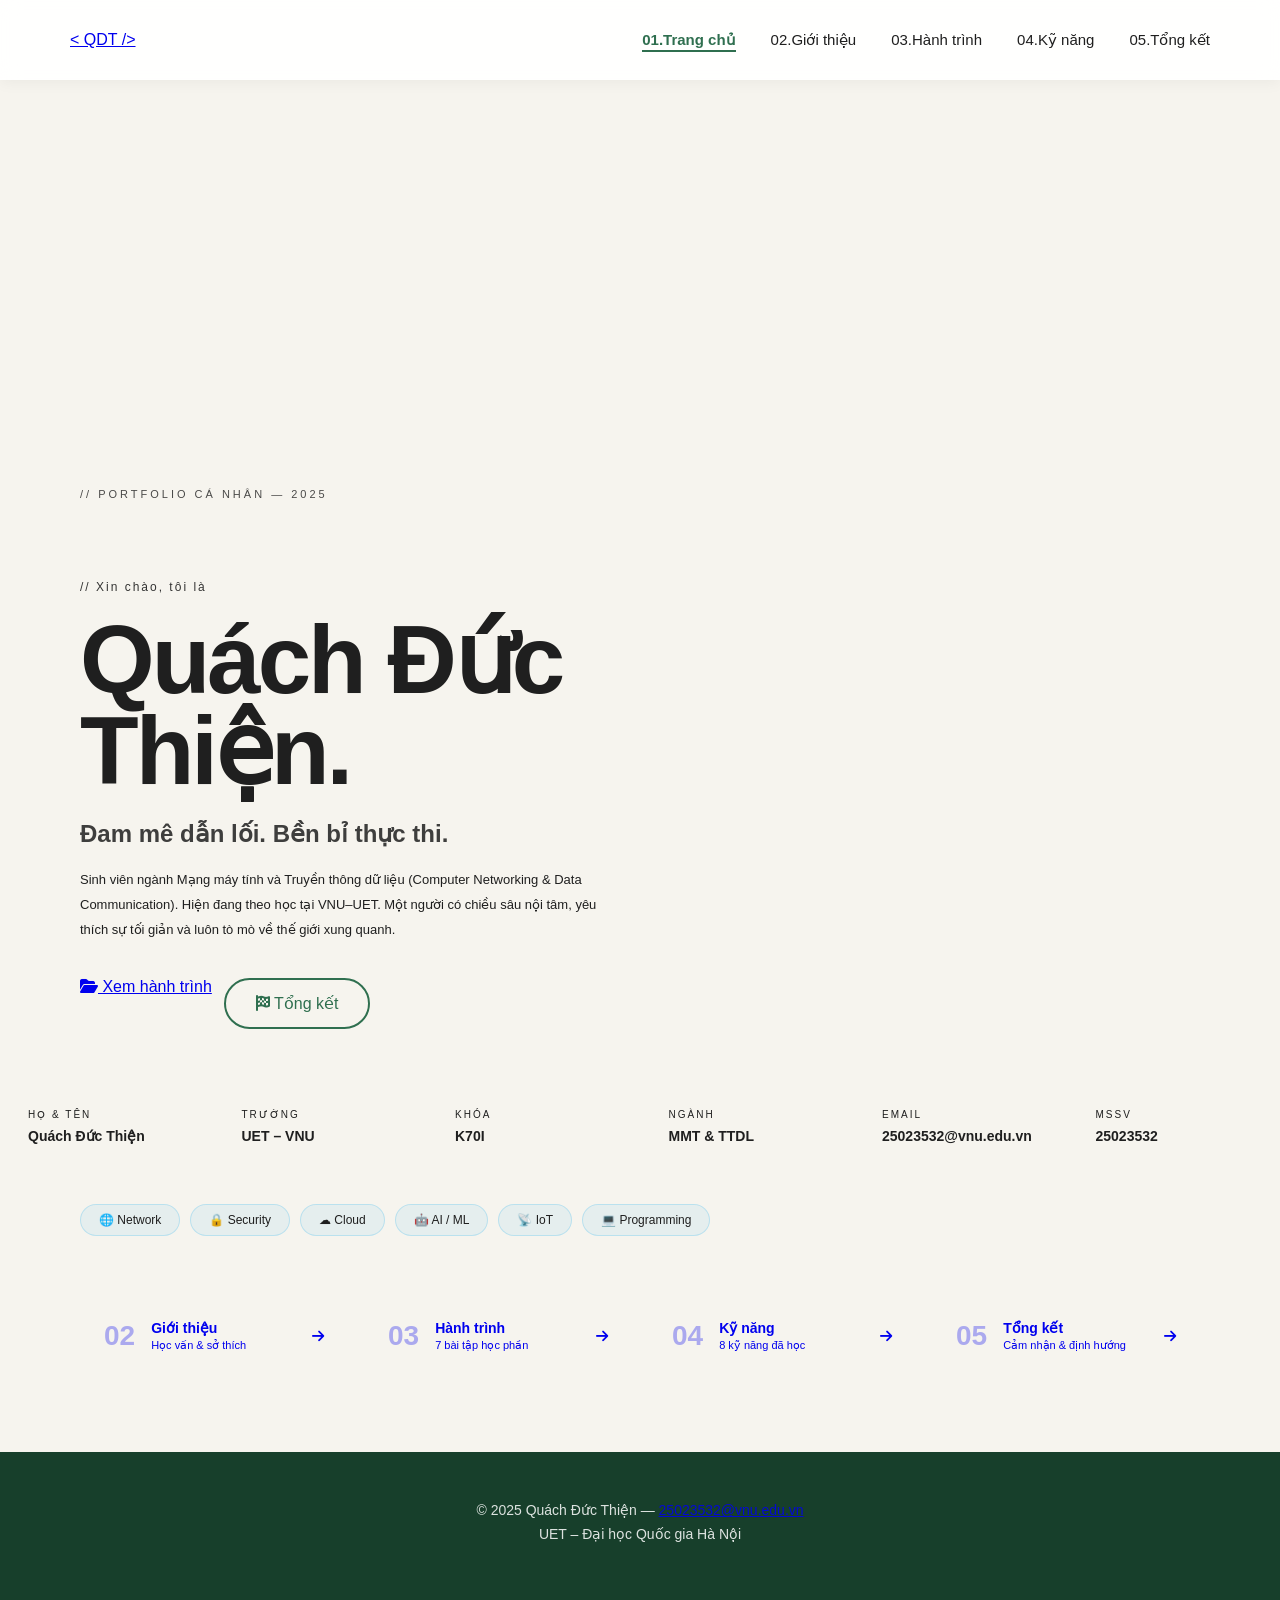
==== index.html @ 2521400c "Update index.html" ====
<!DOCTYPE html>
<html lang="vi">
<head>
  <meta charset="UTF-8">
  <meta name="viewport" content="width=device-width, initial-scale=1.0">
  <title>Portfolio | Quách Đức Thiện</title>
  <link rel="stylesheet" href="style.css">
  <link rel="stylesheet" href="https://cdnjs.cloudflare.com/ajax/libs/font-awesome/6.5.2/css/all.min.css">
  <style>
    /* ── HERO BANNER ── */
    .hero-banner {
      height: 52vh;
      background:
        linear-gradient(180deg, rgba(11,15,26,0) 0%, rgba(11,15,26,.92) 85%, var(--bg) 100%),
        url('https://images.unsplash.com/photo-1464822759023-fed622ff2c3b?w=1600&q=80') center/cover no-repeat;
      position: relative;
      display: flex;
      align-items: flex-end;
    }

    .hero-banner-label {
      font-family: var(--mono);
      font-size: 11px;
      color: var(--accent);
      letter-spacing: 3px;
      padding: 0 80px 32px;
      opacity: .8;
    }

    /* ── HERO BODY ── */
    .hero-body {
      padding: 48px 80px 56px;
      max-width: 860px;
    }

    .hero-greeting {
      font-family: var(--mono);
      font-size: 12px;
      color: var(--accent);
      margin-bottom: 20px;
      letter-spacing: 2px;
      opacity: .9;
    }

    .hero-name {
      font-size: clamp(56px, 8vw, 96px);
      font-weight: 700;
      line-height: 0.95;
      color: var(--text);
      margin-bottom: 24px;
      letter-spacing: -3px;
    }

    .hero-name span { color: var(--accent); }

    .hero-tagline {
      font-weight: 600;
      font-size: clamp(18px, 2.5vw, 24px);
      color: var(--text);
      margin-bottom: 20px;
      opacity: .85;
    }

    .hero-desc {
      font-family: var(--mono);
      font-size: 13px;
      line-height: 1.9;
      color: var(--muted);
      max-width: 520px;
      margin-bottom: 36px;
    }

    .hero-desc a { color: var(--accent2); text-decoration: none; }

    .hero-btns { display: flex; gap: 12px; flex-wrap: wrap; }

    /* ── INFO GRID ── */
    .hero-info-grid {
      display: grid;
      grid-template-columns: repeat(auto-fit, minmax(180px, 1fr));
      gap: 1px;
      background: var(--border);
      border-top: 1px solid var(--border);
      border-bottom: 1px solid var(--border);
    }

    .info-item {
      background: var(--bg);
      padding: 24px 28px;
      transition: background .2s;
    }

    .info-item:hover { background: var(--surface); }

    .info-item .label {
      font-family: var(--mono);
      font-size: 10px;
      color: var(--muted);
      letter-spacing: 2px;
      text-transform: uppercase;
      margin-bottom: 8px;
    }

    .info-item .value {
      font-weight: 700;
      font-size: 14px;
      color: var(--text);
      word-break: break-all;
    }

    /* ── INTEREST CHIPS ── */
    .interest-row {
      display: flex;
      gap: 10px;
      flex-wrap: wrap;
      padding: 36px 80px 64px;
    }

    .interest-chip {
      font-family: var(--mono);
      font-size: 12px;
      padding: 8px 18px;
      border-radius: 50px;
      background: rgba(14,165,233,.07);
      color: var(--accent2);
      border: 1px solid rgba(14,165,233,.2);
      transition: all .2s;
    }

    .interest-chip:hover {
      background: rgba(14,165,233,.14);
      border-color: rgba(14,165,233,.45);
    }

    /* ── NAV CARDS (bottom) ── */
    .nav-cards {
      display: grid;
      grid-template-columns: repeat(auto-fit, minmax(220px, 1fr));
      gap: 16px;
      padding: 0 80px 80px;
    }

    .nav-card {
      display: flex;
      align-items: center;
      gap: 16px;
      padding: 20px 24px;
      background: var(--surface);
      border: 1px solid var(--border);
      border-radius: 12px;
      text-decoration: none;
      transition: all .25s;
      position: relative;
      overflow: hidden;
    }

    .nav-card::after {
      content: '';
      position: absolute;
      bottom: 0; left: 0; right: 0;
      height: 2px;
      background: linear-gradient(90deg, var(--accent), var(--accent2));
      transform: scaleX(0);
      transform-origin: left;
      transition: transform .3s;
    }

    .nav-card:hover {
      border-color: rgba(0,229,160,.3);
      transform: translateY(-4px);
      box-shadow: 0 12px 40px rgba(0,0,0,.3);
    }

    .nav-card:hover::after { transform: scaleX(1); }

    .nav-card-num {
      font-family: var(--mono);
      font-size: 28px;
      font-weight: 700;
      color: var(--accent);
      opacity: .3;
      flex-shrink: 0;
    }

    .nav-card-label {
      font-size: 14px;
      font-weight: 600;
      color: var(--text);
      margin-bottom: 3px;
    }

    .nav-card-sub {
      font-family: var(--mono);
      font-size: 11px;
      color: var(--muted);
    }

    .nav-card-arrow {
      margin-left: auto;
      color: var(--muted);
      font-size: 14px;
      transition: color .2s, transform .2s;
    }

    .nav-card:hover .nav-card-arrow {
      color: var(--accent);
      transform: translateX(4px);
    }

    @media (max-width: 768px) {
      .hero-body { padding: 36px 20px 40px; }
      .hero-banner-label { padding: 0 20px 24px; }
      .interest-row { padding: 28px 20px 40px; }
      .nav-cards { padding: 0 20px 60px; }
    }
  </style>
</head>
<body>

<nav class="navbar">
  <a class="nav-logo" href="index.html">&lt; QDT /&gt;</a>
  <ul class="nav-links" id="navLinks">
    <li><a href="index.html"    class="active"><span class="num">01.</span>Trang chủ</a></li>
    <li><a href="about.html"              ><span class="num">02.</span>Giới thiệu</a></li>
    <li><a href="projects.html"           ><span class="num">03.</span>Hành trình</a></li>
    <li><a href="skills.html"             ><span class="num">04.</span>Kỹ năng</a></li>
    <li><a href="summary.html"            ><span class="num">05.</span>Tổng kết</a></li>
  </ul>
  <button class="menu-btn" id="menuBtn"><i class="fa-solid fa-bars"></i></button>
</nav>

<div class="page-wrap" style="padding-top:64px;">

  <div class="hero-banner">
    <span class="hero-banner-label">// PORTFOLIO CÁ NHÂN — 2025</span>
  </div>

  <div class="hero-body">
    <p class="hero-greeting">// Xin chào, tôi là</p>
    <h1 class="hero-name">Quách Đức<br><span>Thiện.</span></h1>
    <p class="hero-tagline">Đam mê dẫn lối. Bền bỉ thực thi.</p>
    <p class="hero-desc">
      Sinh viên ngành Mạng máy tính và Truyền thông dữ liệu
      (Computer Networking &amp; Data Communication).
      Hiện đang theo học tại
      <a href="https://uet.vnu.edu.vn" target="_blank">VNU–UET</a>.
      Một người có chiều sâu nội tâm, yêu thích sự tối giản
      và luôn tò mò về thế giới xung quanh.
    </p>
    <div class="hero-btns">
      <a class="btn btn-accent" href="projects.html">
        <i class="fa-solid fa-folder-open"></i> Xem hành trình
      </a>
      <a class="btn btn-outline" href="summary.html">
        <i class="fa-solid fa-flag-checkered"></i> Tổng kết
      </a>
    </div>
  </div>

  <div class="hero-info-grid">
    <div class="info-item"><div class="label">Họ &amp; Tên</div><div class="value">Quách Đức Thiện</div></div>
    <div class="info-item"><div class="label">Trường</div><div class="value">UET – VNU</div></div>
    <div class="info-item"><div class="label">Khóa</div><div class="value">K70I</div></div>
    <div class="info-item"><div class="label">Ngành</div><div class="value">MMT &amp; TTDL</div></div>
    <div class="info-item"><div class="label">Email</div><div class="value">25023532@vnu.edu.vn</div></div>
    <div class="info-item"><div class="label">MSSV</div><div class="value">25023532</div></div>
  </div>

  <div class="interest-row">
    <span class="interest-chip">🌐 Network</span>
    <span class="interest-chip">🔒 Security</span>
    <span class="interest-chip">☁ Cloud</span>
    <span class="interest-chip">🤖 AI / ML</span>
    <span class="interest-chip">📡 IoT</span>
    <span class="interest-chip">💻 Programming</span>
  </div>

  <!-- Navigation cards -->
  <div class="nav-cards">
    <a class="nav-card" href="about.html">
      <div class="nav-card-num">02</div>
      <div>
        <div class="nav-card-label">Giới thiệu</div>
        <div class="nav-card-sub">Học vấn &amp; sở thích</div>
      </div>
      <i class="fa-solid fa-arrow-right nav-card-arrow"></i>
    </a>
    <a class="nav-card" href="projects.html">
      <div class="nav-card-num">03</div>
      <div>
        <div class="nav-card-label">Hành trình</div>
        <div class="nav-card-sub">7 bài tập học phần</div>
      </div>
      <i class="fa-solid fa-arrow-right nav-card-arrow"></i>
    </a>
    <a class="nav-card" href="skills.html">
      <div class="nav-card-num">04</div>
      <div>
        <div class="nav-card-label">Kỹ năng</div>
        <div class="nav-card-sub">8 kỹ năng đã học</div>
      </div>
      <i class="fa-solid fa-arrow-right nav-card-arrow"></i>
    </a>
    <a class="nav-card" href="summary.html">
      <div class="nav-card-num">05</div>
      <div>
        <div class="nav-card-label">Tổng kết</div>
        <div class="nav-card-sub">Cảm nhận &amp; định hướng</div>
      </div>
      <i class="fa-solid fa-arrow-right nav-card-arrow"></i>
    </a>
  </div>

  <footer class="site-footer" style="margin-top:0;">
    <p>© 2025 Quách Đức Thiện — <a href="mailto:25023532@vnu.edu.vn">25023532@vnu.edu.vn</a></p>
    <p>UET – Đại học Quốc gia Hà Nội</p>
  </footer>
</div>

<script>
  document.getElementById('menuBtn').addEventListener('click', () => {
    document.getElementById('navLinks').classList.toggle('open');
  });
</script>
</body>
</html>
---- style.css ----
/* =========================
   RESET
========================= */

* {
    margin: 0;
    padding: 0;
    box-sizing: border-box;
    scroll-behavior: smooth;
}

:root {
    --primary:       #2f6f4f;
    --primary-light: #5f9775;
    --secondary:     #f6f4ee;
    --dark:          #1f1f1f;
    --gray:          #666;
    --white:         #ffffff;
    --shadow:        0 10px 30px rgba(0, 0, 0, .08);
    --radius:        24px;
}

body {
    font-family: 'Poppins', sans-serif;
    background: var(--secondary);
    color: var(--dark);
    overflow-x: hidden;
}

/* =========================
   NAVBAR
========================= */

.navbar {
    position: fixed;
    top: 0;
    left: 0;
    width: 100%;
    height: 80px;
    background: rgba(255, 255, 255, .92);
    backdrop-filter: blur(10px);
    display: flex;
    justify-content: space-between;
    align-items: center;
    padding: 0 70px;
    z-index: 1000;
    box-shadow: 0 2px 15px rgba(0, 0, 0, .05);
    transition: background .3s, box-shadow .3s;
}

.logo {
    font-size: 22px;
    font-weight: 700;
    color: var(--primary);
    white-space: nowrap;
}

.nav-links {
    display: flex;
    gap: 35px;
    list-style: none;
}

.nav-links a {
    text-decoration: none;
    color: var(--dark);
    font-weight: 500;
    font-size: 15px;
    transition: color .3s;
    position: relative;
    padding-bottom: 4px;
}

.nav-links a::after {
    content: '';
    position: absolute;
    bottom: 0;
    left: 0;
    width: 0;
    height: 2px;
    background: var(--primary);
    transition: width .3s;
}

.nav-links a:hover::after,
.nav-links a.active::after {
    width: 100%;
}

.nav-links a:hover,
.nav-links a.active {
    color: var(--primary);
    font-weight: 700;
}

.menu-btn {
    display: none;
    font-size: 25px;
    cursor: pointer;
    color: var(--primary);
}

/* =========================
   HERO
========================= */

.hero {
    min-height: 100vh;
    /* Fallback gradient nếu không có ảnh nền */
    background: linear-gradient(135deg, #e8f5ee 0%, #d4ede0 50%, #c0e0cc 100%);
    /* Bỏ comment dòng dưới và thêm ảnh vào thư mục images/ */
    /* background: url("../images/robot-bg.jpg") center/cover no-repeat; */
    position: relative;
    display: flex;
    align-items: center;
    padding: 120px 80px 80px;
}

.hero-overlay {
    position: absolute;
    inset: 0;
    background: rgba(255, 255, 255, .45);
}

.hero-container {
    position: relative;
    width: 100%;
    display: grid;
    grid-template-columns: 2fr 1fr 1fr;
    gap: 30px;
    z-index: 2;
}

.card {
    background: rgba(255, 255, 255, .92);
    backdrop-filter: blur(12px);
    border-radius: var(--radius);
    padding: 30px;
    box-shadow: var(--shadow);
}

/* Hero Left */

.hero-tag {
    display: inline-block;
    padding: 10px 20px;
    border-radius: 50px;
    background: #d8eadf;
    color: var(--primary);
    font-weight: 600;
    font-size: 13px;
    letter-spacing: 1px;
    margin-bottom: 25px;
}

.hero-left h1 {
    font-family: 'Playfair Display', serif;
    font-size: 92px;
    line-height: 1;
    color: var(--primary);
    margin-bottom: 20px;
}

.hero-left h3 {
    font-size: 20px;
    font-weight: 500;
    margin-bottom: 20px;
    color: #333;
}

.hero-left p {
    line-height: 1.8;
    max-width: 650px;
    color: #444;
    font-size: 15px;
}

.hero-buttons {
    margin-top: 35px;
    display: flex;
    gap: 15px;
    flex-wrap: wrap;
}

.btn-primary {
    text-decoration: none;
    background: var(--primary);
    color: white;
    padding: 14px 30px;
    border-radius: 50px;
    font-weight: 500;
    transition: background .3s, transform .2s;
}

.btn-primary:hover {
    background: var(--primary-light);
    transform: translateY(-2px);
}

.btn-outline {
    text-decoration: none;
    border: 2px solid var(--primary);
    color: var(--primary);
    padding: 14px 30px;
    border-radius: 50px;
    font-weight: 500;
    transition: all .3s;
}

.btn-outline:hover {
    background: var(--primary);
    color: white;
    transform: translateY(-2px);
}

/* Hero Middle */

.hero-middle h2 {
    margin-bottom: 20px;
    color: var(--primary);
    font-size: 20px;
}

.hero-middle p {
    margin-bottom: 15px;
    line-height: 1.7;
    font-size: 14px;
    color: #444;
}

.interest-grid {
    display: grid;
    grid-template-columns: repeat(2, 1fr);
    gap: 10px;
    margin-top: 20px;
}

.interest-grid div {
    background: #eef7f1;
    padding: 12px;
    text-align: center;
    border-radius: 12px;
    font-size: 13px;
    font-weight: 500;
    transition: background .2s;
}

.interest-grid div:hover {
    background: #d8eadf;
}

/* Hero Right */

.hero-right h2 {
    color: var(--primary);
    margin-bottom: 25px;
    font-size: 20px;
}

.hero-right ul {
    list-style: none;
}

.hero-right li {
    display: flex;
    justify-content: space-between;
    align-items: center;
    padding: 14px 0;
    border-bottom: 1px solid #eee;
    gap: 10px;
}

.hero-right li:last-child {
    border-bottom: none;
}

.hero-right span {
    color: var(--gray);
    font-size: 13px;
    flex-shrink: 0;
}

.hero-right strong {
    text-align: right;
    font-size: 13px;
    color: var(--dark);
    word-break: break-all;
}

/* =========================
   SECTIONS
========================= */

section {
    padding: 100px 80px;
}

.section-header {
    text-align: center;
    margin-bottom: 60px;
}

.section-header span {
    color: var(--primary);
    font-weight: 600;
    letter-spacing: 3px;
    font-size: 13px;
}

.section-header h2 {
    font-family: 'Playfair Display', serif;
    font-size: 52px;
    margin-top: 15px;
    color: var(--dark);
    line-height: 1.15;
}

/* =========================
   ABOUT
========================= */

.about-content {
    max-width: 1000px;
    margin: auto;
}

.about-text {
    background: white;
    padding: 40px;
    border-radius: var(--radius);
    box-shadow: var(--shadow);
}

.about-text p {
    line-height: 1.9;
    margin-bottom: 20px;
    color: #444;
}

.about-text ul {
    margin: 20px 0 20px 25px;
}

.about-text li {
    margin-bottom: 12px;
    color: #444;
    line-height: 1.7;
}

.about-text li::marker {
    color: var(--primary);
}

/* =========================
   PROJECTS
========================= */

.project-grid {
    display: grid;
    grid-template-columns: repeat(auto-fit, minmax(320px, 1fr));
    gap: 30px;
}

.project-card {
    background: white;
    border-radius: var(--radius);
    padding: 35px;
    box-shadow: var(--shadow);
    transition: transform .35s, box-shadow .35s;
    display: flex;
    flex-direction: column;
}

.project-card:hover {
    transform: translateY(-10px);
    box-shadow: 0 20px 50px rgba(0, 0, 0, .12);
}

.project-number {
    width: 50px;
    height: 50px;
    border-radius: 50%;
    background: #d8eadf;
    color: var(--primary);
    font-weight: 700;
    font-size: 16px;
    display: flex;
    align-items: center;
    justify-content: center;
    margin-bottom: 20px;
    flex-shrink: 0;
}

.project-card h3 {
    color: var(--primary);
    margin-bottom: 15px;
    font-size: 20px;
}

.project-card p {
    color: #555;
    line-height: 1.8;
    margin-bottom: 25px;
    flex: 1;
}

.project-card a {
    display: inline-block;
    text-decoration: none;
    color: white;
    background: var(--primary);
    padding: 12px 25px;
    border-radius: 40px;
    transition: background .3s, transform .2s;
    font-size: 14px;
    font-weight: 500;
    align-self: flex-start;
}

.project-card a:hover {
    background: var(--primary-light);
    transform: translateY(-2px);
}

/* =========================
   SKILLS
========================= */

.skills-grid {
    display: grid;
    grid-template-columns: repeat(auto-fit, minmax(250px, 1fr));
    gap: 25px;
}

.skill-card {
    background: white;
    padding: 35px;
    border-radius: var(--radius);
    box-shadow: var(--shadow);
    text-align: center;
    transition: transform .3s, box-shadow .3s;
}

.skill-card:hover {
    transform: translateY(-8px);
    box-shadow: 0 20px 50px rgba(0, 0, 0, .12);
}

.skill-card i {
    font-size: 40px;
    color: var(--primary);
    margin-bottom: 20px;
}

.skill-card h3 {
    margin-bottom: 15px;
    color: var(--primary);
    font-size: 18px;
}

.skill-card p {
    line-height: 1.7;
    color: #555;
    font-size: 14px;
}

/* =========================
   SUMMARY
========================= */

.summary-grid {
    display: grid;
    grid-template-columns: repeat(auto-fit, minmax(280px, 1fr));
    gap: 30px;
    margin-bottom: 50px;
}

.summary-card {
    background: white;
    border-radius: var(--radius);
    padding: 35px;
    text-align: center;
    box-shadow: var(--shadow);
    transition: transform .3s;
}

.summary-card:hover {
    transform: translateY(-5px);
}

.summary-icon {
    font-size: 50px;
    margin-bottom: 20px;
}

.summary-card h3 {
    margin-bottom: 15px;
    color: var(--primary);
    font-size: 20px;
}

.summary-card p {
    color: #555;
    line-height: 1.8;
}

/* Highlighted card */
.highlight {
    background: var(--primary);
    color: white;
}

.highlight h3 {
    color: white;
}

.highlight p {
    color: rgba(255, 255, 255, .9);
}

/* Reflection */
.reflection {
    background: white;
    padding: 45px;
    border-radius: var(--radius);
    box-shadow: var(--shadow);
    max-width: 1000px;
    margin: auto;
    border-left: 5px solid var(--primary);
}

.reflection h3 {
    color: var(--primary);
    margin-bottom: 20px;
    font-size: 26px;
    font-family: 'Playfair Display', serif;
}

.reflection p {
    margin-bottom: 15px;
    line-height: 1.9;
    color: #444;
}

.reflection p:last-child {
    margin-bottom: 0;
}

/* =========================
   CONTACT
========================= */

.contact-card {
    max-width: 900px;
    margin: auto;
    display: grid;
    grid-template-columns: repeat(auto-fit, minmax(300px, 1fr));
    gap: 25px;
}

.contact-item {
    background: white;
    border-radius: var(--radius);
    padding: 30px;
    box-shadow: var(--shadow);
    display: flex;
    align-items: center;
    gap: 20px;
    transition: transform .3s;
}

.contact-item:hover {
    transform: translateY(-4px);
}

.contact-item i {
    font-size: 32px;
    color: var(--primary);
    flex-shrink: 0;
}

.contact-item h4 {
    margin-bottom: 5px;
    color: var(--primary);
    font-size: 14px;
    letter-spacing: .5px;
    text-transform: uppercase;
}

.contact-item p {
    color: #555;
    font-size: 15px;
}

/* =========================
   FOOTER
========================= */

footer {
    background: #173f2b;
    color: white;
    text-align: center;
    padding: 50px 20px;
    margin-top: 60px;
}

footer h3 {
    font-size: 26px;
    margin-bottom: 15px;
    font-family: 'Playfair Display', serif;
}

footer p {
    opacity: .85;
    margin-bottom: 8px;
    font-size: 14px;
}

/* =========================
   SCROLL ANIMATION
========================= */

.hidden {
    opacity: 0;
    transform: translateY(40px);
    transition: opacity .8s ease, transform .8s ease;
}

.show {
    opacity: 1;
    transform: translateY(0);
}

/* =========================
   MOBILE NAV OPEN
========================= */

.nav-links.mobile-open {
    display: flex !important;
    flex-direction: column;
    position: absolute;
    top: 80px;
    right: 20px;
    background: white;
    padding: 20px 30px;
    border-radius: 20px;
    box-shadow: var(--shadow);
    gap: 16px;
}

/* =========================
   RESPONSIVE
========================= */

@media (max-width: 1200px) {
    .hero-container {
        grid-template-columns: 1fr;
    }

    .hero-left h1 {
        font-size: 70px;
    }
}

@media (max-width: 1024px) {
    section {
        padding: 80px 50px;
    }

    .navbar {
        padding: 0 40px;
    }

    .hero {
        padding: 120px 50px 80px;
    }
}

@media (max-width: 768px) {
    .navbar {
        padding: 0 25px;
    }

    .nav-links {
        display: none;
    }

    .menu-btn {
        display: block;
    }

    section {
        padding: 70px 25px;
    }

    .hero {
        padding: 110px 25px 70px;
    }

    .hero-left h1 {
        font-size: 55px;
    }

    .section-header h2 {
        font-size: 38px;
    }

    .hero-buttons {
        flex-direction: column;
    }

    .btn-primary,
    .btn-outline {
        text-align: center;
    }

    .reflection {
        padding: 30px 25px;
    }
}

@media (max-width: 500px) {
    .hero-left h1 {
        font-size: 42px;
    }

    .card {
        padding: 20px;
    }

    .project-card,
    .skill-card,
    .summary-card {
        padding: 25px;
    }

    .section-header h2 {
        font-size: 30px;
    }
}
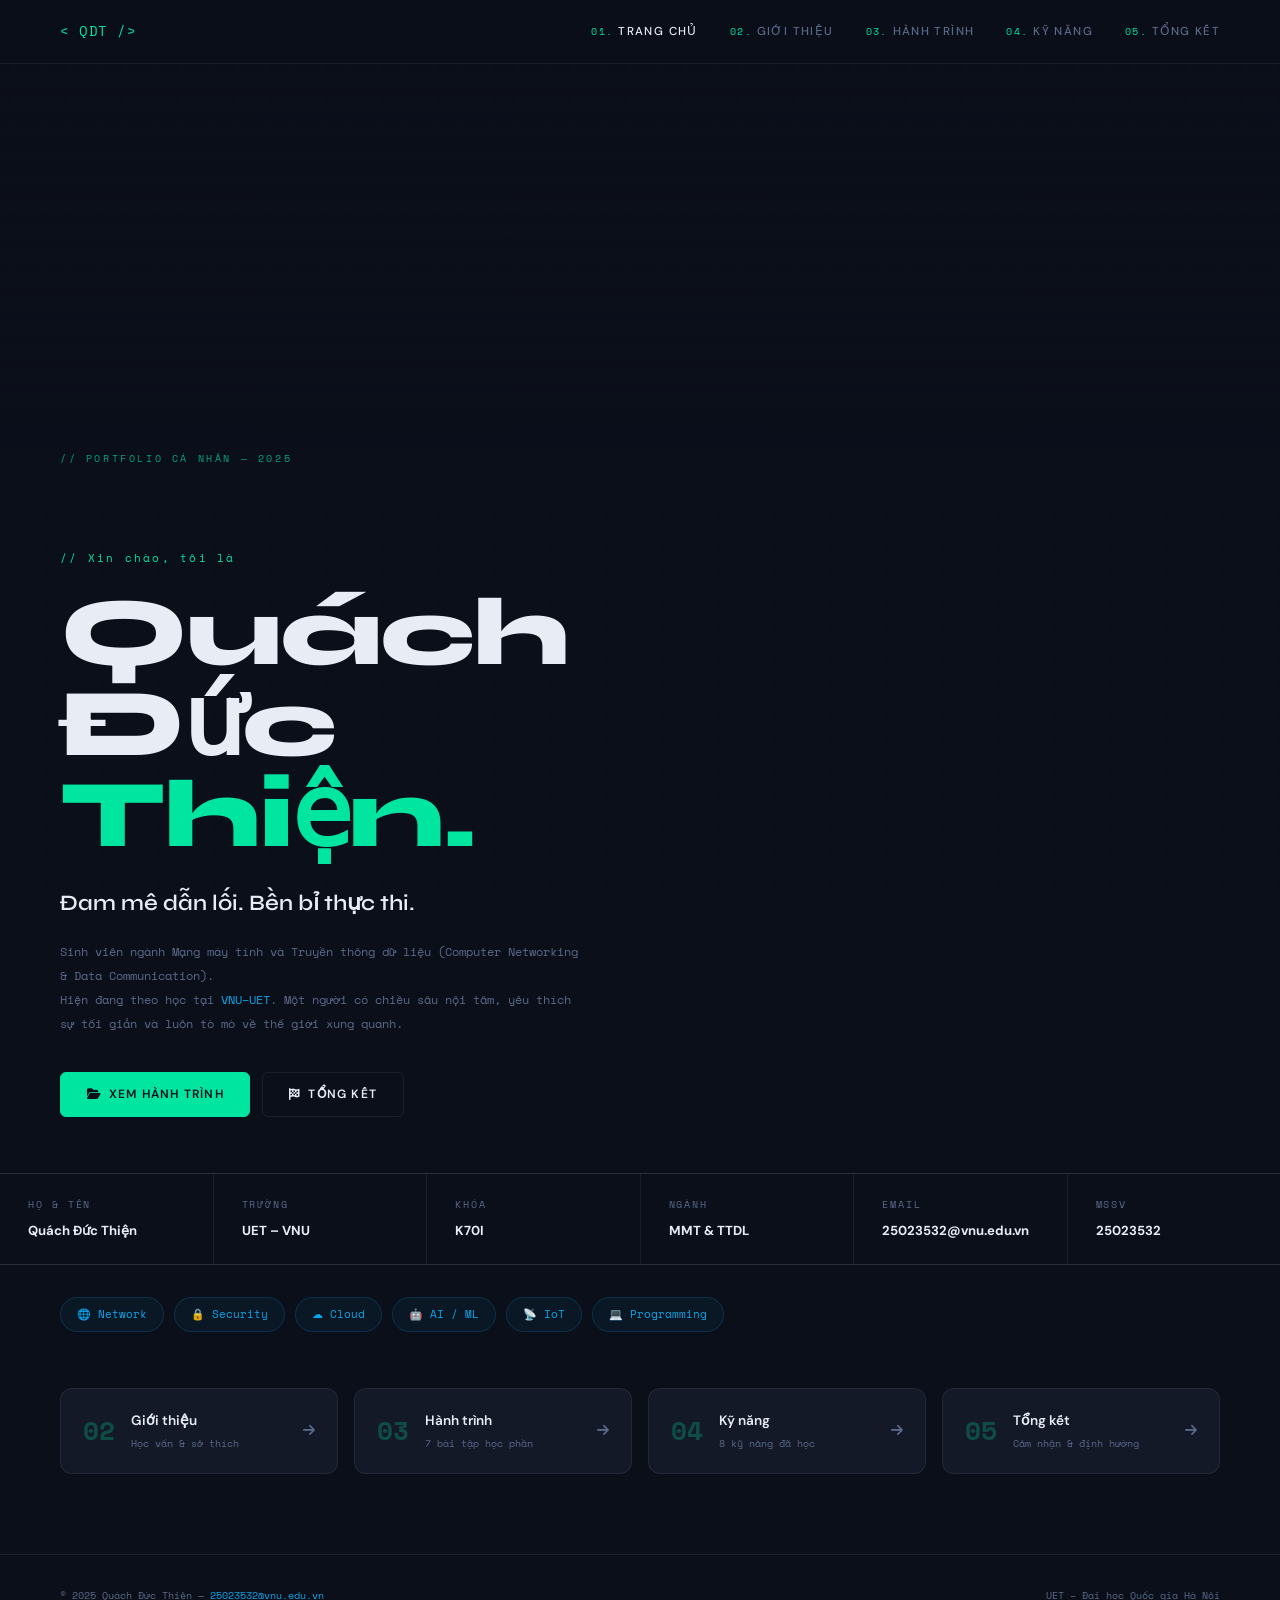
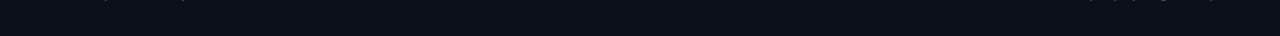
==== commit 3b3c7186: "Update index.html" ====
--- a/index.html
+++ b/index.html
@@ -1,222 +1,422 @@
 <!DOCTYPE html>
 <html lang="vi">
 <head>
-  <meta charset="UTF-8">
-  <meta name="viewport" content="width=device-width, initial-scale=1.0">
-  <title>Portfolio | Quách Đức Thiện</title>
-  <link rel="stylesheet" href="style.css">
-  <link rel="stylesheet" href="https://cdnjs.cloudflare.com/ajax/libs/font-awesome/6.5.2/css/all.min.css">
-  <style>
-    /* ── HERO BANNER ── */
-    .hero-banner {
-      height: 52vh;
-      background:
-        linear-gradient(180deg, rgba(11,15,26,0) 0%, rgba(11,15,26,.92) 85%, var(--bg) 100%),
-        url('https://images.unsplash.com/photo-1464822759023-fed622ff2c3b?w=1600&q=80') center/cover no-repeat;
-      position: relative;
-      display: flex;
-      align-items: flex-end;
-    }
-
-    .hero-banner-label {
-      font-family: var(--mono);
-      font-size: 11px;
-      color: var(--accent);
-      letter-spacing: 3px;
-      padding: 0 80px 32px;
-      opacity: .8;
-    }
-
-    /* ── HERO BODY ── */
-    .hero-body {
-      padding: 48px 80px 56px;
-      max-width: 860px;
-    }
-
-    .hero-greeting {
-      font-family: var(--mono);
-      font-size: 12px;
-      color: var(--accent);
-      margin-bottom: 20px;
-      letter-spacing: 2px;
-      opacity: .9;
-    }
-
-    .hero-name {
-      font-size: clamp(56px, 8vw, 96px);
-      font-weight: 700;
-      line-height: 0.95;
-      color: var(--text);
-      margin-bottom: 24px;
-      letter-spacing: -3px;
-    }
-
-    .hero-name span { color: var(--accent); }
-
-    .hero-tagline {
-      font-weight: 600;
-      font-size: clamp(18px, 2.5vw, 24px);
-      color: var(--text);
-      margin-bottom: 20px;
-      opacity: .85;
-    }
-
-    .hero-desc {
-      font-family: var(--mono);
-      font-size: 13px;
-      line-height: 1.9;
-      color: var(--muted);
-      max-width: 520px;
-      margin-bottom: 36px;
-    }
-
-    .hero-desc a { color: var(--accent2); text-decoration: none; }
-
-    .hero-btns { display: flex; gap: 12px; flex-wrap: wrap; }
-
-    /* ── INFO GRID ── */
-    .hero-info-grid {
-      display: grid;
-      grid-template-columns: repeat(auto-fit, minmax(180px, 1fr));
-      gap: 1px;
-      background: var(--border);
-      border-top: 1px solid var(--border);
-      border-bottom: 1px solid var(--border);
-    }
-
-    .info-item {
-      background: var(--bg);
-      padding: 24px 28px;
-      transition: background .2s;
-    }
-
-    .info-item:hover { background: var(--surface); }
-
-    .info-item .label {
-      font-family: var(--mono);
-      font-size: 10px;
-      color: var(--muted);
-      letter-spacing: 2px;
-      text-transform: uppercase;
-      margin-bottom: 8px;
-    }
-
-    .info-item .value {
-      font-weight: 700;
-      font-size: 14px;
-      color: var(--text);
-      word-break: break-all;
-    }
-
-    /* ── INTEREST CHIPS ── */
-    .interest-row {
-      display: flex;
-      gap: 10px;
-      flex-wrap: wrap;
-      padding: 36px 80px 64px;
-    }
-
-    .interest-chip {
-      font-family: var(--mono);
-      font-size: 12px;
-      padding: 8px 18px;
-      border-radius: 50px;
-      background: rgba(14,165,233,.07);
-      color: var(--accent2);
-      border: 1px solid rgba(14,165,233,.2);
-      transition: all .2s;
-    }
-
-    .interest-chip:hover {
-      background: rgba(14,165,233,.14);
-      border-color: rgba(14,165,233,.45);
-    }
-
-    /* ── NAV CARDS (bottom) ── */
-    .nav-cards {
-      display: grid;
-      grid-template-columns: repeat(auto-fit, minmax(220px, 1fr));
-      gap: 16px;
-      padding: 0 80px 80px;
-    }
-
-    .nav-card {
-      display: flex;
-      align-items: center;
-      gap: 16px;
-      padding: 20px 24px;
-      background: var(--surface);
-      border: 1px solid var(--border);
-      border-radius: 12px;
-      text-decoration: none;
-      transition: all .25s;
-      position: relative;
-      overflow: hidden;
-    }
-
-    .nav-card::after {
-      content: '';
-      position: absolute;
-      bottom: 0; left: 0; right: 0;
-      height: 2px;
-      background: linear-gradient(90deg, var(--accent), var(--accent2));
-      transform: scaleX(0);
-      transform-origin: left;
-      transition: transform .3s;
-    }
-
-    .nav-card:hover {
-      border-color: rgba(0,229,160,.3);
-      transform: translateY(-4px);
-      box-shadow: 0 12px 40px rgba(0,0,0,.3);
-    }
-
-    .nav-card:hover::after { transform: scaleX(1); }
-
-    .nav-card-num {
-      font-family: var(--mono);
-      font-size: 28px;
-      font-weight: 700;
-      color: var(--accent);
-      opacity: .3;
-      flex-shrink: 0;
-    }
-
-    .nav-card-label {
-      font-size: 14px;
-      font-weight: 600;
-      color: var(--text);
-      margin-bottom: 3px;
-    }
-
-    .nav-card-sub {
-      font-family: var(--mono);
-      font-size: 11px;
-      color: var(--muted);
-    }
-
-    .nav-card-arrow {
-      margin-left: auto;
-      color: var(--muted);
-      font-size: 14px;
-      transition: color .2s, transform .2s;
-    }
-
-    .nav-card:hover .nav-card-arrow {
-      color: var(--accent);
-      transform: translateX(4px);
-    }
-
-    @media (max-width: 768px) {
-      .hero-body { padding: 36px 20px 40px; }
-      .hero-banner-label { padding: 0 20px 24px; }
-      .interest-row { padding: 28px 20px 40px; }
-      .nav-cards { padding: 0 20px 60px; }
-    }
-  </style>
+<meta charset="UTF-8" />
+<meta name="viewport" content="width=device-width, initial-scale=1.0" />
+<title>Portfolio | Quách Đức Thiện</title>
+<link rel="preconnect" href="https://fonts.googleapis.com" />
+<link href="https://fonts.googleapis.com/css2?family=Space+Mono:wght@400;700&family=Syne:wght@400;600;700;800&family=DM+Sans:wght@300;400;500&display=swap" rel="stylesheet" />
+<link rel="stylesheet" href="https://cdnjs.cloudflare.com/ajax/libs/font-awesome/6.5.2/css/all.min.css" />
+<style>
+/* ══════════════════════════════════════════
+   TOKENS
+══════════════════════════════════════════ */
+:root {
+  --bg:       #0b0f1a;
+  --bg2:      #0f1422;
+  --surface:  #141928;
+  --border:   rgba(255,255,255,.07);
+  --accent:   #00e5a0;
+  --accent2:  #0ea5e9;
+  --text:     #e8edf5;
+  --muted:    #5a6a8a;
+  --mono:     'Space Mono', monospace;
+  --sans:     'DM Sans', sans-serif;
+  --display:  'Syne', sans-serif;
+  --nav-h:    64px;
+  --r:        12px;
+}
+
+/* ══════════════════════════════════════════
+   RESET
+══════════════════════════════════════════ */
+*, *::before, *::after { box-sizing: border-box; margin: 0; padding: 0; }
+html { scroll-behavior: smooth; }
+
+body {
+  background: var(--bg);
+  color: var(--text);
+  font-family: var(--sans);
+  font-size: 15px;
+  line-height: 1.7;
+  overflow-x: hidden;
+}
+
+/* subtle dot grid */
+body::before {
+  content: '';
+  position: fixed; inset: 0;
+  background-image: radial-gradient(rgba(255,255,255,.025) 1px, transparent 1px);
+  background-size: 28px 28px;
+  pointer-events: none;
+  z-index: 0;
+}
+
+::-webkit-scrollbar { width: 4px; }
+::-webkit-scrollbar-track { background: var(--bg); }
+::-webkit-scrollbar-thumb { background: var(--accent); border-radius: 2px; }
+
+/* ══════════════════════════════════════════
+   NAVBAR
+══════════════════════════════════════════ */
+.navbar {
+  position: fixed; top: 0; left: 0; right: 0;
+  height: var(--nav-h);
+  display: flex; align-items: center; justify-content: space-between;
+  padding: 0 60px;
+  background: rgba(11,15,26,.92);
+  backdrop-filter: blur(16px);
+  border-bottom: 1px solid var(--border);
+  z-index: 999;
+}
+
+.nav-logo {
+  font-family: var(--mono);
+  font-size: .85rem;
+  color: var(--accent);
+  text-decoration: none;
+  letter-spacing: .04em;
+}
+
+.nav-links {
+  display: flex; gap: 2rem; list-style: none;
+}
+
+.nav-links a {
+  text-decoration: none;
+  font-size: .72rem;
+  font-weight: 500;
+  letter-spacing: .12em;
+  text-transform: uppercase;
+  color: var(--muted);
+  transition: color .2s;
+  display: flex; align-items: center; gap: .3rem;
+}
+
+.nav-links a .num {
+  font-family: var(--mono);
+  color: var(--accent);
+  font-size: .65rem;
+}
+
+.nav-links a:hover,
+.nav-links a.active { color: var(--text); }
+
+.menu-btn {
+  display: none;
+  background: none; border: none;
+  color: var(--text); font-size: 1.1rem;
+  cursor: pointer; padding: .4rem;
+}
+
+/* ══════════════════════════════════════════
+   PAGE WRAP
+══════════════════════════════════════════ */
+.page-wrap { padding-top: var(--nav-h); position: relative; z-index: 1; }
+
+/* ══════════════════════════════════════════
+   HERO BANNER (image strip)
+══════════════════════════════════════════ */
+.hero-banner {
+  height: 48vh;
+  background:
+    linear-gradient(180deg, rgba(11,15,26,0) 0%, rgba(11,15,26,.94) 80%, var(--bg) 100%),
+    url('https://images.unsplash.com/photo-1558494949-ef010cbdcc31?w=1600&q=80') center/cover no-repeat;
+  position: relative;
+  display: flex; align-items: flex-end;
+}
+
+.hero-banner-label {
+  font-family: var(--mono);
+  font-size: .65rem;
+  color: var(--accent);
+  letter-spacing: .25em;
+  text-transform: uppercase;
+  padding: 0 60px 28px;
+  opacity: .7;
+}
+
+/* ══════════════════════════════════════════
+   HERO BODY
+══════════════════════════════════════════ */
+.hero-body {
+  padding: 52px 60px 56px;
+  max-width: 900px;
+}
+
+.hero-greeting {
+  font-family: var(--mono);
+  font-size: .7rem;
+  color: var(--accent);
+  margin-bottom: 20px;
+  letter-spacing: .2em;
+  opacity: .85;
+}
+
+.hero-name {
+  font-family: var(--display);
+  font-size: clamp(52px, 8vw, 96px);
+  font-weight: 800;
+  line-height: .95;
+  color: var(--text);
+  margin-bottom: 24px;
+  letter-spacing: -2px;
+}
+
+.hero-name span { color: var(--accent); }
+
+.hero-tagline {
+  font-family: var(--display);
+  font-weight: 600;
+  font-size: clamp(16px, 2.2vw, 22px);
+  color: var(--text);
+  margin-bottom: 18px;
+  opacity: .8;
+}
+
+.hero-desc {
+  font-family: var(--mono);
+  font-size: .75rem;
+  line-height: 2;
+  color: var(--muted);
+  max-width: 520px;
+  margin-bottom: 36px;
+}
+
+.hero-desc a { color: var(--accent2); text-decoration: none; }
+.hero-desc a:hover { text-decoration: underline; }
+
+.hero-btns { display: flex; gap: 12px; flex-wrap: wrap; }
+
+/* Buttons */
+.btn {
+  display: inline-flex; align-items: center; gap: .45rem;
+  padding: .7rem 1.6rem;
+  border-radius: 6px;
+  font-size: .75rem; font-weight: 600;
+  letter-spacing: .1em; text-transform: uppercase;
+  text-decoration: none;
+  transition: all .22s;
+  cursor: pointer;
+}
+
+.btn-accent {
+  background: var(--accent);
+  color: #0b0f1a;
+  border: 1px solid var(--accent);
+}
+.btn-accent:hover { background: transparent; color: var(--accent); }
+
+.btn-outline {
+  background: transparent;
+  color: var(--text);
+  border: 1px solid var(--border);
+}
+.btn-outline:hover { border-color: var(--accent2); color: var(--accent2); }
+
+/* ══════════════════════════════════════════
+   INFO GRID
+══════════════════════════════════════════ */
+.hero-info-grid {
+  display: grid;
+  grid-template-columns: repeat(auto-fit, minmax(160px, 1fr));
+  gap: 1px;
+  background: var(--border);
+  border-top: 1px solid var(--border);
+  border-bottom: 1px solid var(--border);
+}
+
+.info-item {
+  background: var(--bg);
+  padding: 22px 28px;
+  transition: background .2s;
+}
+
+.info-item:hover { background: var(--surface); }
+
+.info-item .label {
+  font-family: var(--mono);
+  font-size: .6rem;
+  color: var(--muted);
+  letter-spacing: .2em;
+  text-transform: uppercase;
+  margin-bottom: 8px;
+}
+
+.info-item .value {
+  font-weight: 700;
+  font-size: .82rem;
+  color: var(--text);
+  word-break: break-all;
+}
+
+/* ══════════════════════════════════════════
+   INTEREST CHIPS
+══════════════════════════════════════════ */
+.interest-row {
+  display: flex; gap: 10px; flex-wrap: wrap;
+  padding: 32px 60px 56px;
+}
+
+.interest-chip {
+  font-family: var(--mono);
+  font-size: .68rem;
+  padding: 7px 16px;
+  border-radius: 50px;
+  background: rgba(14,165,233,.06);
+  color: var(--accent2);
+  border: 1px solid rgba(14,165,233,.18);
+  transition: all .2s;
+  cursor: default;
+}
+
+.interest-chip:hover {
+  background: rgba(14,165,233,.14);
+  border-color: rgba(14,165,233,.45);
+}
+
+/* ══════════════════════════════════════════
+   NAV CARDS
+══════════════════════════════════════════ */
+.nav-cards {
+  display: grid;
+  grid-template-columns: repeat(auto-fit, minmax(220px, 1fr));
+  gap: 16px;
+  padding: 0 60px 80px;
+}
+
+.nav-card {
+  display: flex; align-items: center; gap: 16px;
+  padding: 20px 22px;
+  background: var(--surface);
+  border: 1px solid var(--border);
+  border-radius: var(--r);
+  text-decoration: none;
+  transition: all .25s;
+  position: relative; overflow: hidden;
+}
+
+.nav-card::after {
+  content: '';
+  position: absolute; bottom: 0; left: 0; right: 0;
+  height: 2px;
+  background: linear-gradient(90deg, var(--accent), var(--accent2));
+  transform: scaleX(0);
+  transform-origin: left;
+  transition: transform .3s;
+}
+
+.nav-card:hover {
+  border-color: rgba(0,229,160,.25);
+  transform: translateY(-4px);
+  box-shadow: 0 14px 40px rgba(0,0,0,.35);
+}
+
+.nav-card:hover::after { transform: scaleX(1); }
+
+.nav-card-num {
+  font-family: var(--mono);
+  font-size: 1.6rem; font-weight: 700;
+  color: var(--accent);
+  opacity: .25; flex-shrink: 0;
+}
+
+.nav-card-label {
+  font-size: .85rem; font-weight: 600;
+  color: var(--text); margin-bottom: 3px;
+}
+
+.nav-card-sub {
+  font-family: var(--mono);
+  font-size: .65rem;
+  color: var(--muted);
+}
+
+.nav-card-arrow {
+  margin-left: auto;
+  color: var(--muted); font-size: .85rem;
+  transition: color .2s, transform .2s;
+}
+
+.nav-card:hover .nav-card-arrow {
+  color: var(--accent);
+  transform: translateX(4px);
+}
+
+/* ══════════════════════════════════════════
+   FOOTER
+══════════════════════════════════════════ */
+.site-footer {
+  border-top: 1px solid var(--border);
+  padding: 2rem 60px;
+  display: flex; justify-content: space-between; align-items: center;
+  flex-wrap: wrap; gap: .5rem;
+}
+
+.site-footer p {
+  font-family: var(--mono);
+  font-size: .65rem;
+  color: var(--muted);
+}
+
+.site-footer a { color: var(--accent2); text-decoration: none; }
+.site-footer a:hover { text-decoration: underline; }
+
+/* ══════════════════════════════════════════
+   MOBILE NAV
+══════════════════════════════════════════ */
+@media (max-width: 768px) {
+  .navbar { padding: 0 20px; }
+
+  .nav-links {
+    display: none;
+    position: absolute; top: var(--nav-h); left: 0; right: 0;
+    flex-direction: column; gap: 0;
+    background: rgba(11,15,26,.98);
+    border-bottom: 1px solid var(--border);
+    padding: .5rem 0;
+  }
+
+  .nav-links.open { display: flex; }
+  .nav-links a { padding: .85rem 20px; font-size: .82rem; display: block; }
+  .menu-btn { display: block; }
+
+  .hero-banner { height: 30vh; }
+  .hero-banner-label { padding: 0 20px 20px; }
+  .hero-body { padding: 36px 20px 40px; }
+  .interest-row { padding: 24px 20px 40px; }
+  .nav-cards { padding: 0 20px 60px; }
+  .site-footer { padding: 1.5rem 20px; flex-direction: column; text-align: center; }
+}
+
+/* ══════════════════════════════════════════
+   ENTRANCE ANIMATIONS
+══════════════════════════════════════════ */
+@keyframes fadeUp {
+  from { opacity: 0; transform: translateY(20px); }
+  to   { opacity: 1; transform: translateY(0); }
+}
+
+.hero-greeting  { animation: fadeUp .6s .1s both; }
+.hero-name      { animation: fadeUp .7s .2s both; }
+.hero-tagline   { animation: fadeUp .6s .35s both; }
+.hero-desc      { animation: fadeUp .6s .45s both; }
+.hero-btns      { animation: fadeUp .6s .55s both; }
+.hero-info-grid { animation: fadeUp .6s .65s both; }
+.interest-row   { animation: fadeUp .6s .75s both; }
+.nav-cards      { animation: fadeUp .6s .85s both; }
+
+/* scroll reveal */
+.reveal {
+  opacity: 0; transform: translateY(22px);
+  transition: opacity .55s ease, transform .55s ease;
+}
+.reveal.in { opacity: 1; transform: translateY(0); }
+</style>
 </head>
 <body>
 
+<!-- ══ NAVBAR ══════════════════════════════════════ -->
 <nav class="navbar">
   <a class="nav-logo" href="index.html">&lt; QDT /&gt;</a>
   <ul class="nav-links" id="navLinks">
@@ -229,23 +429,25 @@
   <button class="menu-btn" id="menuBtn"><i class="fa-solid fa-bars"></i></button>
 </nav>
 
-<div class="page-wrap" style="padding-top:64px;">
-
+<div class="page-wrap">
+
+  <!-- HERO BANNER -->
   <div class="hero-banner">
     <span class="hero-banner-label">// PORTFOLIO CÁ NHÂN — 2025</span>
   </div>
 
+  <!-- HERO BODY -->
   <div class="hero-body">
     <p class="hero-greeting">// Xin chào, tôi là</p>
     <h1 class="hero-name">Quách Đức<br><span>Thiện.</span></h1>
     <p class="hero-tagline">Đam mê dẫn lối. Bền bỉ thực thi.</p>
     <p class="hero-desc">
       Sinh viên ngành Mạng máy tính và Truyền thông dữ liệu
-      (Computer Networking &amp; Data Communication).
+      (Computer Networking &amp; Data Communication).<br>
       Hiện đang theo học tại
       <a href="https://uet.vnu.edu.vn" target="_blank">VNU–UET</a>.
-      Một người có chiều sâu nội tâm, yêu thích sự tối giản
-      và luôn tò mò về thế giới xung quanh.
+      Một người có chiều sâu nội tâm,
+      yêu thích sự tối giản và luôn tò mò về thế giới xung quanh.
     </p>
     <div class="hero-btns">
       <a class="btn btn-accent" href="projects.html">
@@ -257,15 +459,35 @@
     </div>
   </div>
 
+  <!-- INFO STRIP -->
   <div class="hero-info-grid">
-    <div class="info-item"><div class="label">Họ &amp; Tên</div><div class="value">Quách Đức Thiện</div></div>
-    <div class="info-item"><div class="label">Trường</div><div class="value">UET – VNU</div></div>
-    <div class="info-item"><div class="label">Khóa</div><div class="value">K70I</div></div>
-    <div class="info-item"><div class="label">Ngành</div><div class="value">MMT &amp; TTDL</div></div>
-    <div class="info-item"><div class="label">Email</div><div class="value">25023532@vnu.edu.vn</div></div>
-    <div class="info-item"><div class="label">MSSV</div><div class="value">25023532</div></div>
+    <div class="info-item">
+      <div class="label">Họ &amp; Tên</div>
+      <div class="value">Quách Đức Thiện</div>
+    </div>
+    <div class="info-item">
+      <div class="label">Trường</div>
+      <div class="value">UET – VNU</div>
+    </div>
+    <div class="info-item">
+      <div class="label">Khóa</div>
+      <div class="value">K70I</div>
+    </div>
+    <div class="info-item">
+      <div class="label">Ngành</div>
+      <div class="value">MMT &amp; TTDL</div>
+    </div>
+    <div class="info-item">
+      <div class="label">Email</div>
+      <div class="value">25023532@vnu.edu.vn</div>
+    </div>
+    <div class="info-item">
+      <div class="label">MSSV</div>
+      <div class="value">25023532</div>
+    </div>
   </div>
 
+  <!-- INTEREST CHIPS -->
   <div class="interest-row">
     <span class="interest-chip">🌐 Network</span>
     <span class="interest-chip">🔒 Security</span>
@@ -275,9 +497,9 @@
     <span class="interest-chip">💻 Programming</span>
   </div>
 
-  <!-- Navigation cards -->
+  <!-- NAV CARDS -->
   <div class="nav-cards">
-    <a class="nav-card" href="about.html">
+    <a class="nav-card reveal" href="about.html">
       <div class="nav-card-num">02</div>
       <div>
         <div class="nav-card-label">Giới thiệu</div>
@@ -285,7 +507,7 @@
       </div>
       <i class="fa-solid fa-arrow-right nav-card-arrow"></i>
     </a>
-    <a class="nav-card" href="projects.html">
+    <a class="nav-card reveal" href="projects.html">
       <div class="nav-card-num">03</div>
       <div>
         <div class="nav-card-label">Hành trình</div>
@@ -293,7 +515,7 @@
       </div>
       <i class="fa-solid fa-arrow-right nav-card-arrow"></i>
     </a>
-    <a class="nav-card" href="skills.html">
+    <a class="nav-card reveal" href="skills.html">
       <div class="nav-card-num">04</div>
       <div>
         <div class="nav-card-label">Kỹ năng</div>
@@ -301,7 +523,7 @@
       </div>
       <i class="fa-solid fa-arrow-right nav-card-arrow"></i>
     </a>
-    <a class="nav-card" href="summary.html">
+    <a class="nav-card reveal" href="summary.html">
       <div class="nav-card-num">05</div>
       <div>
         <div class="nav-card-label">Tổng kết</div>
@@ -311,16 +533,31 @@
     </a>
   </div>
 
-  <footer class="site-footer" style="margin-top:0;">
+  <footer class="site-footer">
     <p>© 2025 Quách Đức Thiện — <a href="mailto:25023532@vnu.edu.vn">25023532@vnu.edu.vn</a></p>
     <p>UET – Đại học Quốc gia Hà Nội</p>
   </footer>
-</div>
+
+</div><!-- /page-wrap -->
 
 <script>
-  document.getElementById('menuBtn').addEventListener('click', () => {
-    document.getElementById('navLinks').classList.toggle('open');
+/* Mobile nav */
+document.getElementById('menuBtn').addEventListener('click', () => {
+  document.getElementById('navLinks').classList.toggle('open');
+});
+
+document.querySelectorAll('#navLinks a').forEach(a => {
+  a.addEventListener('click', () => {
+    document.getElementById('navLinks').classList.remove('open');
   });
+});
+
+/* Scroll reveal */
+const obs = new IntersectionObserver(
+  entries => entries.forEach(e => { if (e.isIntersecting) e.target.classList.add('in'); }),
+  { threshold: 0.1 }
+);
+document.querySelectorAll('.reveal').forEach(el => obs.observe(el));
 </script>
 </body>
 </html>
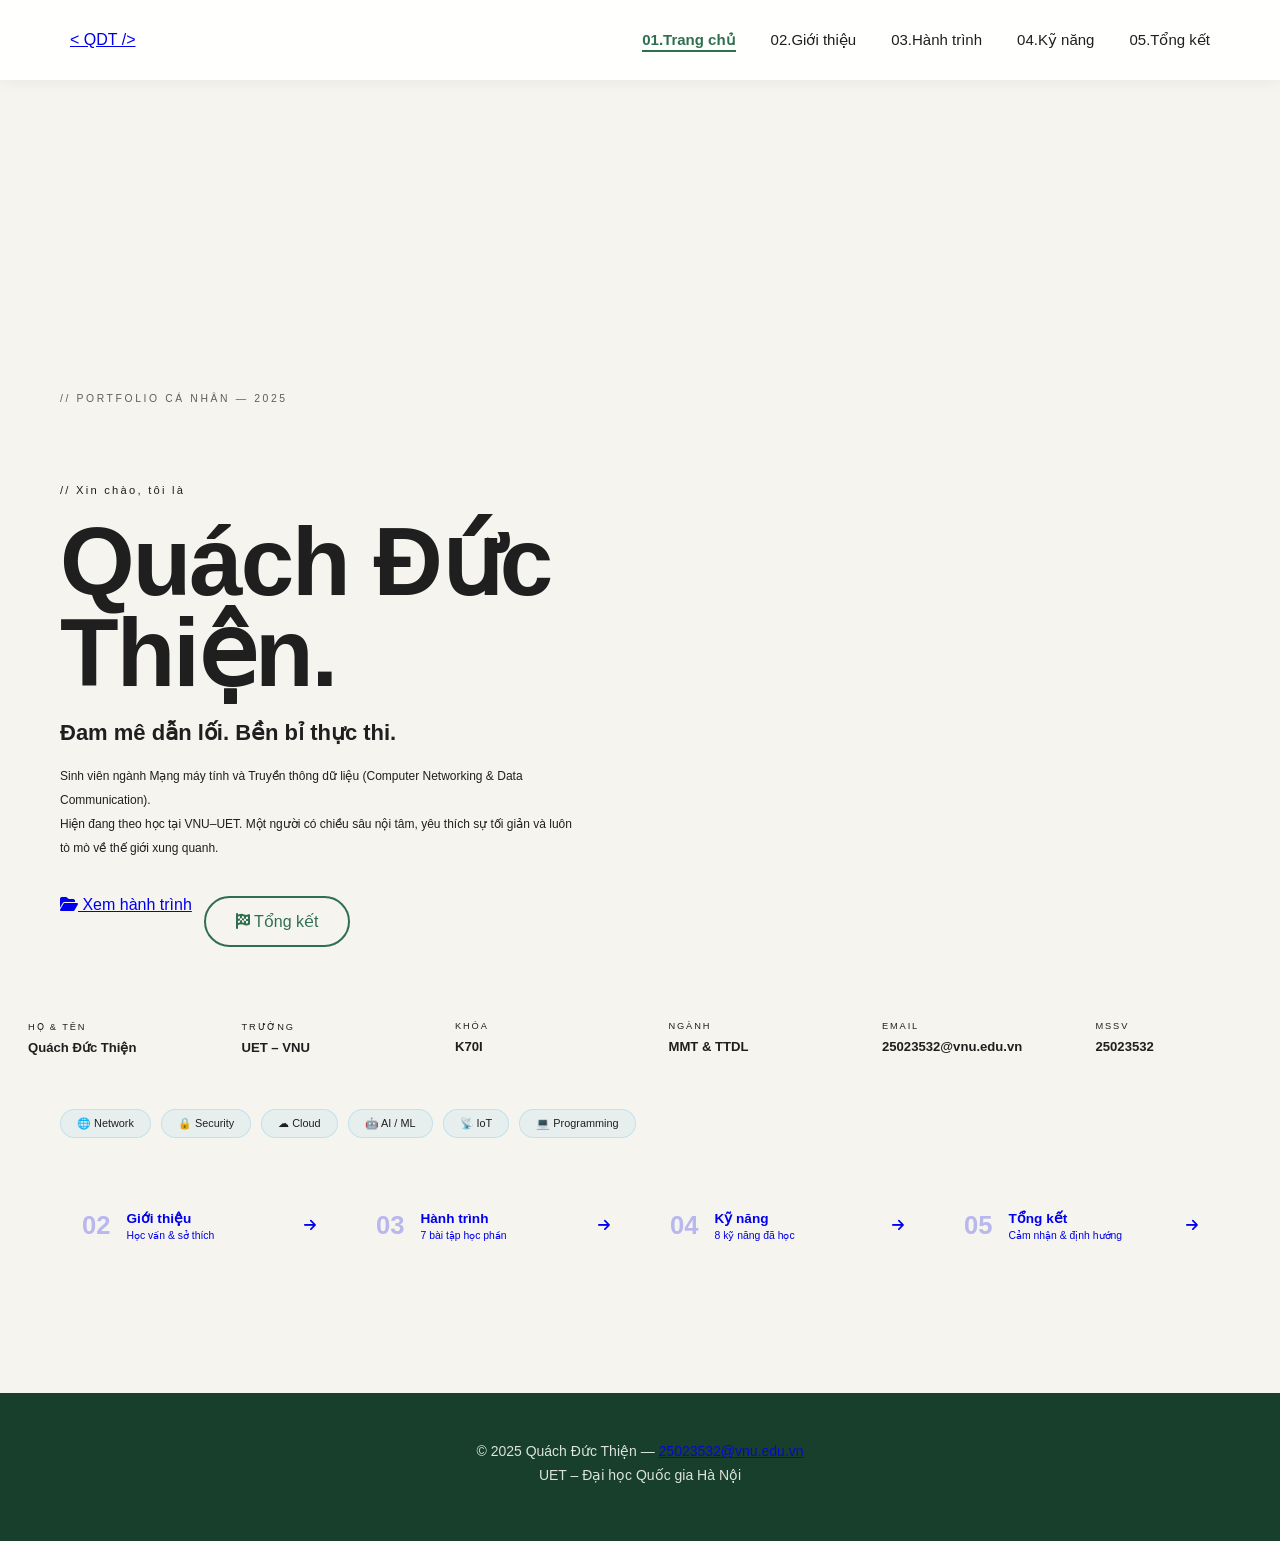
==== commit b0a8c45a: "Rename html/index.html to index.html" ====
--- a/index.html
+++ b/index.html
@@ -1,442 +1,212 @@
 <!DOCTYPE html>
 <html lang="vi">
 <head>
-<meta charset="UTF-8" />
-<meta name="viewport" content="width=device-width, initial-scale=1.0" />
-<title>Portfolio | Quách Đức Thiện</title>
-<link rel="preconnect" href="https://fonts.googleapis.com" />
-<link href="https://fonts.googleapis.com/css2?family=Space+Mono:wght@400;700&family=Syne:wght@400;600;700;800&family=DM+Sans:wght@300;400;500&display=swap" rel="stylesheet" />
-<link rel="stylesheet" href="https://cdnjs.cloudflare.com/ajax/libs/font-awesome/6.5.2/css/all.min.css" />
-<style>
-/* ══════════════════════════════════════════
-   TOKENS
-══════════════════════════════════════════ */
-:root {
-  --bg:       #0b0f1a;
-  --bg2:      #0f1422;
-  --surface:  #141928;
-  --border:   rgba(255,255,255,.07);
-  --accent:   #00e5a0;
-  --accent2:  #0ea5e9;
-  --text:     #e8edf5;
-  --muted:    #5a6a8a;
-  --mono:     'Space Mono', monospace;
-  --sans:     'DM Sans', sans-serif;
-  --display:  'Syne', sans-serif;
-  --nav-h:    64px;
-  --r:        12px;
-}
-
-/* ══════════════════════════════════════════
-   RESET
-══════════════════════════════════════════ */
-*, *::before, *::after { box-sizing: border-box; margin: 0; padding: 0; }
-html { scroll-behavior: smooth; }
-
-body {
-  background: var(--bg);
-  color: var(--text);
-  font-family: var(--sans);
-  font-size: 15px;
-  line-height: 1.7;
-  overflow-x: hidden;
-}
-
-/* subtle dot grid */
-body::before {
-  content: '';
-  position: fixed; inset: 0;
-  background-image: radial-gradient(rgba(255,255,255,.025) 1px, transparent 1px);
-  background-size: 28px 28px;
-  pointer-events: none;
-  z-index: 0;
-}
-
-::-webkit-scrollbar { width: 4px; }
-::-webkit-scrollbar-track { background: var(--bg); }
-::-webkit-scrollbar-thumb { background: var(--accent); border-radius: 2px; }
-
-/* ══════════════════════════════════════════
-   NAVBAR
-══════════════════════════════════════════ */
-.navbar {
-  position: fixed; top: 0; left: 0; right: 0;
-  height: var(--nav-h);
-  display: flex; align-items: center; justify-content: space-between;
-  padding: 0 60px;
-  background: rgba(11,15,26,.92);
-  backdrop-filter: blur(16px);
-  border-bottom: 1px solid var(--border);
-  z-index: 999;
-}
-
-.nav-logo {
-  font-family: var(--mono);
-  font-size: .85rem;
-  color: var(--accent);
-  text-decoration: none;
-  letter-spacing: .04em;
-}
-
-.nav-links {
-  display: flex; gap: 2rem; list-style: none;
-}
-
-.nav-links a {
-  text-decoration: none;
-  font-size: .72rem;
-  font-weight: 500;
-  letter-spacing: .12em;
-  text-transform: uppercase;
-  color: var(--muted);
-  transition: color .2s;
-  display: flex; align-items: center; gap: .3rem;
-}
-
-.nav-links a .num {
-  font-family: var(--mono);
-  color: var(--accent);
-  font-size: .65rem;
-}
-
-.nav-links a:hover,
-.nav-links a.active { color: var(--text); }
-
-.menu-btn {
-  display: none;
-  background: none; border: none;
-  color: var(--text); font-size: 1.1rem;
-  cursor: pointer; padding: .4rem;
-}
-
-/* ══════════════════════════════════════════
-   PAGE WRAP
-══════════════════════════════════════════ */
-.page-wrap { padding-top: var(--nav-h); position: relative; z-index: 1; }
-
-/* ══════════════════════════════════════════
-   HERO BANNER (image strip)
-══════════════════════════════════════════ */
-.hero-banner {
-  height: 48vh;
-  background:
-    linear-gradient(180deg, rgba(11,15,26,0) 0%, rgba(11,15,26,.94) 80%, var(--bg) 100%),
-    url('https://images.unsplash.com/photo-1558494949-ef010cbdcc31?w=1600&q=80') center/cover no-repeat;
-  position: relative;
-  display: flex; align-items: flex-end;
-}
-
-.hero-banner-label {
-  font-family: var(--mono);
-  font-size: .65rem;
-  color: var(--accent);
-  letter-spacing: .25em;
-  text-transform: uppercase;
-  padding: 0 60px 28px;
-  opacity: .7;
-}
-
-/* ══════════════════════════════════════════
-   HERO BODY
-══════════════════════════════════════════ */
-.hero-body {
-  padding: 52px 60px 56px;
-  max-width: 900px;
-}
-
-.hero-greeting {
-  font-family: var(--mono);
-  font-size: .7rem;
-  color: var(--accent);
-  margin-bottom: 20px;
-  letter-spacing: .2em;
-  opacity: .85;
-}
-
-.hero-name {
-  font-family: var(--display);
-  font-size: clamp(52px, 8vw, 96px);
-  font-weight: 800;
-  line-height: .95;
-  color: var(--text);
-  margin-bottom: 24px;
-  letter-spacing: -2px;
-}
-
-.hero-name span { color: var(--accent); }
-
-.hero-tagline {
-  font-family: var(--display);
-  font-weight: 600;
-  font-size: clamp(16px, 2.2vw, 22px);
-  color: var(--text);
-  margin-bottom: 18px;
-  opacity: .8;
-}
-
-.hero-desc {
-  font-family: var(--mono);
-  font-size: .75rem;
-  line-height: 2;
-  color: var(--muted);
-  max-width: 520px;
-  margin-bottom: 36px;
-}
-
-.hero-desc a { color: var(--accent2); text-decoration: none; }
-.hero-desc a:hover { text-decoration: underline; }
-
-.hero-btns { display: flex; gap: 12px; flex-wrap: wrap; }
-
-/* Buttons */
-.btn {
-  display: inline-flex; align-items: center; gap: .45rem;
-  padding: .7rem 1.6rem;
-  border-radius: 6px;
-  font-size: .75rem; font-weight: 600;
-  letter-spacing: .1em; text-transform: uppercase;
-  text-decoration: none;
-  transition: all .22s;
-  cursor: pointer;
-}
-
-.btn-accent {
-  background: var(--accent);
-  color: #0b0f1a;
-  border: 1px solid var(--accent);
-}
-.btn-accent:hover { background: transparent; color: var(--accent); }
-
-.btn-outline {
-  background: transparent;
-  color: var(--text);
-  border: 1px solid var(--border);
-}
-.btn-outline:hover { border-color: var(--accent2); color: var(--accent2); }
-
-/* ══════════════════════════════════════════
-   INFO GRID
-══════════════════════════════════════════ */
-.hero-info-grid {
-  display: grid;
-  grid-template-columns: repeat(auto-fit, minmax(160px, 1fr));
-  gap: 1px;
-  background: var(--border);
-  border-top: 1px solid var(--border);
-  border-bottom: 1px solid var(--border);
-}
-
-.info-item {
-  background: var(--bg);
-  padding: 22px 28px;
-  transition: background .2s;
-}
-
-.info-item:hover { background: var(--surface); }
-
-.info-item .label {
-  font-family: var(--mono);
-  font-size: .6rem;
-  color: var(--muted);
-  letter-spacing: .2em;
-  text-transform: uppercase;
-  margin-bottom: 8px;
-}
-
-.info-item .value {
-  font-weight: 700;
-  font-size: .82rem;
-  color: var(--text);
-  word-break: break-all;
-}
-
-/* ══════════════════════════════════════════
-   INTEREST CHIPS
-══════════════════════════════════════════ */
-.interest-row {
-  display: flex; gap: 10px; flex-wrap: wrap;
-  padding: 32px 60px 56px;
-}
-
-.interest-chip {
-  font-family: var(--mono);
-  font-size: .68rem;
-  padding: 7px 16px;
-  border-radius: 50px;
-  background: rgba(14,165,233,.06);
-  color: var(--accent2);
-  border: 1px solid rgba(14,165,233,.18);
-  transition: all .2s;
-  cursor: default;
-}
-
-.interest-chip:hover {
-  background: rgba(14,165,233,.14);
-  border-color: rgba(14,165,233,.45);
-}
-
-/* ══════════════════════════════════════════
-   NAV CARDS
-══════════════════════════════════════════ */
-.nav-cards {
-  display: grid;
-  grid-template-columns: repeat(auto-fit, minmax(220px, 1fr));
-  gap: 16px;
-  padding: 0 60px 80px;
-}
-
-.nav-card {
-  display: flex; align-items: center; gap: 16px;
-  padding: 20px 22px;
-  background: var(--surface);
-  border: 1px solid var(--border);
-  border-radius: var(--r);
-  text-decoration: none;
-  transition: all .25s;
-  position: relative; overflow: hidden;
-}
-
-.nav-card::after {
-  content: '';
-  position: absolute; bottom: 0; left: 0; right: 0;
-  height: 2px;
-  background: linear-gradient(90deg, var(--accent), var(--accent2));
-  transform: scaleX(0);
-  transform-origin: left;
-  transition: transform .3s;
-}
-
-.nav-card:hover {
-  border-color: rgba(0,229,160,.25);
-  transform: translateY(-4px);
-  box-shadow: 0 14px 40px rgba(0,0,0,.35);
-}
-
-.nav-card:hover::after { transform: scaleX(1); }
-
-.nav-card-num {
-  font-family: var(--mono);
-  font-size: 1.6rem; font-weight: 700;
-  color: var(--accent);
-  opacity: .25; flex-shrink: 0;
-}
-
-.nav-card-label {
-  font-size: .85rem; font-weight: 600;
-  color: var(--text); margin-bottom: 3px;
-}
-
-.nav-card-sub {
-  font-family: var(--mono);
-  font-size: .65rem;
-  color: var(--muted);
-}
-
-.nav-card-arrow {
-  margin-left: auto;
-  color: var(--muted); font-size: .85rem;
-  transition: color .2s, transform .2s;
-}
-
-.nav-card:hover .nav-card-arrow {
-  color: var(--accent);
-  transform: translateX(4px);
-}
-
-/* ══════════════════════════════════════════
-   FOOTER
-══════════════════════════════════════════ */
-.site-footer {
-  border-top: 1px solid var(--border);
-  padding: 2rem 60px;
-  display: flex; justify-content: space-between; align-items: center;
-  flex-wrap: wrap; gap: .5rem;
-}
-
-.site-footer p {
-  font-family: var(--mono);
-  font-size: .65rem;
-  color: var(--muted);
-}
-
-.site-footer a { color: var(--accent2); text-decoration: none; }
-.site-footer a:hover { text-decoration: underline; }
-
-/* ══════════════════════════════════════════
-   MOBILE NAV
-══════════════════════════════════════════ */
-@media (max-width: 768px) {
-  .navbar { padding: 0 20px; }
-
-  .nav-links {
-    display: none;
-    position: absolute; top: var(--nav-h); left: 0; right: 0;
-    flex-direction: column; gap: 0;
-    background: rgba(11,15,26,.98);
-    border-bottom: 1px solid var(--border);
-    padding: .5rem 0;
-  }
-
-  .nav-links.open { display: flex; }
-  .nav-links a { padding: .85rem 20px; font-size: .82rem; display: block; }
-  .menu-btn { display: block; }
-
-  .hero-banner { height: 30vh; }
-  .hero-banner-label { padding: 0 20px 20px; }
-  .hero-body { padding: 36px 20px 40px; }
-  .interest-row { padding: 24px 20px 40px; }
-  .nav-cards { padding: 0 20px 60px; }
-  .site-footer { padding: 1.5rem 20px; flex-direction: column; text-align: center; }
-}
-
-/* ══════════════════════════════════════════
-   ENTRANCE ANIMATIONS
-══════════════════════════════════════════ */
-@keyframes fadeUp {
-  from { opacity: 0; transform: translateY(20px); }
-  to   { opacity: 1; transform: translateY(0); }
-}
-
-.hero-greeting  { animation: fadeUp .6s .1s both; }
-.hero-name      { animation: fadeUp .7s .2s both; }
-.hero-tagline   { animation: fadeUp .6s .35s both; }
-.hero-desc      { animation: fadeUp .6s .45s both; }
-.hero-btns      { animation: fadeUp .6s .55s both; }
-.hero-info-grid { animation: fadeUp .6s .65s both; }
-.interest-row   { animation: fadeUp .6s .75s both; }
-.nav-cards      { animation: fadeUp .6s .85s both; }
-
-/* scroll reveal */
-.reveal {
-  opacity: 0; transform: translateY(22px);
-  transition: opacity .55s ease, transform .55s ease;
-}
-.reveal.in { opacity: 1; transform: translateY(0); }
-</style>
+  <meta charset="UTF-8" />
+  <meta name="viewport" content="width=device-width, initial-scale=1.0" />
+  <title>Portfolio | Quách Đức Thiện</title>
+  <link rel="preconnect" href="https://fonts.googleapis.com" />
+  <link href="https://fonts.googleapis.com/css2?family=Space+Mono:wght@400;700&family=Syne:wght@400;600;700;800&family=DM+Sans:wght@300;400;500&display=swap" rel="stylesheet" />
+  <link rel="stylesheet" href="style.css" />
+  <link rel="stylesheet" href="https://cdnjs.cloudflare.com/ajax/libs/font-awesome/6.5.2/css/all.min.css" />
+  <style>
+    /* ── HERO BANNER ── */
+    .hero-banner {
+      height: 48vh;
+      background:
+        linear-gradient(180deg, rgba(11,15,26,0) 0%, rgba(11,15,26,.94) 80%, var(--bg) 100%),
+        url('https://images.unsplash.com/photo-1558494949-ef010cbdcc31?w=1600&q=80') center/cover no-repeat;
+      display: flex; align-items: flex-end;
+    }
+    .hero-banner-label {
+      font-family: var(--mono);
+      font-size: .65rem;
+      color: var(--accent);
+      letter-spacing: .25em;
+      text-transform: uppercase;
+      padding: 0 60px 28px;
+      opacity: .7;
+    }
+
+    /* ── HERO BODY ── */
+    .hero-body {
+      padding: 52px 60px 52px;
+      max-width: 900px;
+    }
+    .hero-greeting {
+      font-family: var(--mono);
+      font-size: .7rem;
+      color: var(--accent);
+      margin-bottom: 20px;
+      letter-spacing: .2em;
+      opacity: 0; animation: fadeUp .6s .1s forwards;
+    }
+    .hero-name {
+      font-family: var(--display);
+      font-size: clamp(52px, 8vw, 96px);
+      font-weight: 800;
+      line-height: .95;
+      color: var(--text);
+      margin-bottom: 22px;
+      letter-spacing: -2px;
+      opacity: 0; animation: fadeUp .7s .2s forwards;
+    }
+    .hero-name span { color: var(--accent); }
+    .hero-tagline {
+      font-family: var(--display);
+      font-weight: 600;
+      font-size: clamp(16px, 2.2vw, 22px);
+      color: var(--text);
+      margin-bottom: 18px;
+      opacity: .8;
+      opacity: 0; animation: fadeUp .6s .32s forwards;
+    }
+    .hero-desc {
+      font-family: var(--mono);
+      font-size: .75rem;
+      line-height: 2;
+      color: var(--muted);
+      max-width: 520px;
+      margin-bottom: 36px;
+      opacity: 0; animation: fadeUp .6s .42s forwards;
+    }
+    .hero-desc a { color: var(--accent2); text-decoration: none; }
+    .hero-desc a:hover { text-decoration: underline; }
+    .hero-btns {
+      display: flex; gap: 12px; flex-wrap: wrap;
+      opacity: 0; animation: fadeUp .6s .52s forwards;
+    }
+
+    /* ── INFO GRID ── */
+    .hero-info-grid {
+      display: grid;
+      grid-template-columns: repeat(auto-fit, minmax(155px, 1fr));
+      gap: 1px;
+      background: var(--border);
+      border-top: 1px solid var(--border);
+      border-bottom: 1px solid var(--border);
+      opacity: 0; animation: fadeUp .6s .62s forwards;
+    }
+    .info-item {
+      background: var(--bg);
+      padding: 22px 28px;
+      transition: background .2s;
+    }
+    .info-item:hover { background: var(--surface); }
+    .info-item .label {
+      font-family: var(--mono);
+      font-size: .58rem;
+      color: var(--muted);
+      letter-spacing: .2em;
+      text-transform: uppercase;
+      margin-bottom: 8px;
+    }
+    .info-item .value {
+      font-weight: 700;
+      font-size: .82rem;
+      color: var(--text);
+      word-break: break-all;
+    }
+
+    /* ── INTEREST CHIPS ── */
+    .interest-row {
+      display: flex; gap: 10px; flex-wrap: wrap;
+      padding: 32px 60px 52px;
+      opacity: 0; animation: fadeUp .6s .72s forwards;
+    }
+    .interest-chip {
+      font-family: var(--mono);
+      font-size: .68rem;
+      padding: 7px 16px;
+      border-radius: 50px;
+      background: rgba(14,165,233,.06);
+      color: var(--accent2);
+      border: 1px solid rgba(14,165,233,.18);
+      transition: all .2s;
+      cursor: default;
+    }
+    .interest-chip:hover {
+      background: rgba(14,165,233,.14);
+      border-color: rgba(14,165,233,.45);
+    }
+
+    /* ── NAV CARDS ── */
+    .nav-cards {
+      display: grid;
+      grid-template-columns: repeat(auto-fit, minmax(220px, 1fr));
+      gap: 16px;
+      padding: 0 60px 72px;
+    }
+    .nav-card {
+      display: flex; align-items: center; gap: 16px;
+      padding: 20px 22px;
+      background: var(--surface);
+      border: 1px solid var(--border);
+      border-radius: var(--r);
+      text-decoration: none;
+      transition: all .25s;
+      position: relative; overflow: hidden;
+    }
+    .nav-card::after {
+      content: '';
+      position: absolute; bottom: 0; left: 0; right: 0;
+      height: 2px;
+      background: linear-gradient(90deg, var(--accent), var(--accent2));
+      transform: scaleX(0); transform-origin: left;
+      transition: transform .3s;
+    }
+    .nav-card:hover {
+      border-color: rgba(0,229,160,.25);
+      transform: translateY(-4px);
+      box-shadow: 0 14px 40px rgba(0,0,0,.35);
+    }
+    .nav-card:hover::after { transform: scaleX(1); }
+    .nav-card-num {
+      font-family: var(--mono);
+      font-size: 1.6rem; font-weight: 700;
+      color: var(--accent); opacity: .25; flex-shrink: 0;
+    }
+    .nav-card-label { font-size: .85rem; font-weight: 600; color: var(--text); margin-bottom: 3px; }
+    .nav-card-sub { font-family: var(--mono); font-size: .65rem; color: var(--muted); }
+    .nav-card-arrow {
+      margin-left: auto; color: var(--muted); font-size: .85rem;
+      transition: color .2s, transform .2s;
+    }
+    .nav-card:hover .nav-card-arrow { color: var(--accent); transform: translateX(4px); }
+
+    @keyframes fadeUp {
+      from { opacity: 0; transform: translateY(18px); }
+      to   { opacity: 1; transform: translateY(0); }
+    }
+
+    @media (max-width: 768px) {
+      .hero-banner { height: 30vh; }
+      .hero-banner-label { padding: 0 20px 20px; }
+      .hero-body { padding: 36px 20px 36px; }
+      .interest-row { padding: 24px 20px 36px; }
+      .nav-cards { padding: 0 20px 60px; }
+    }
+  </style>
 </head>
 <body>
 
-<!-- ══ NAVBAR ══════════════════════════════════════ -->
 <nav class="navbar">
   <a class="nav-logo" href="index.html">&lt; QDT /&gt;</a>
   <ul class="nav-links" id="navLinks">
     <li><a href="index.html"    class="active"><span class="num">01.</span>Trang chủ</a></li>
-    <li><a href="about.html"              ><span class="num">02.</span>Giới thiệu</a></li>
-    <li><a href="projects.html"           ><span class="num">03.</span>Hành trình</a></li>
-    <li><a href="skills.html"             ><span class="num">04.</span>Kỹ năng</a></li>
-    <li><a href="summary.html"            ><span class="num">05.</span>Tổng kết</a></li>
+    <li><a href="about.html"               ><span class="num">02.</span>Giới thiệu</a></li>
+    <li><a href="projects.html"            ><span class="num">03.</span>Hành trình</a></li>
+    <li><a href="skills.html"              ><span class="num">04.</span>Kỹ năng</a></li>
+    <li><a href="summary.html"             ><span class="num">05.</span>Tổng kết</a></li>
   </ul>
   <button class="menu-btn" id="menuBtn"><i class="fa-solid fa-bars"></i></button>
 </nav>
 
 <div class="page-wrap">
 
-  <!-- HERO BANNER -->
   <div class="hero-banner">
     <span class="hero-banner-label">// PORTFOLIO CÁ NHÂN — 2025</span>
   </div>
 
-  <!-- HERO BODY -->
   <div class="hero-body">
     <p class="hero-greeting">// Xin chào, tôi là</p>
     <h1 class="hero-name">Quách Đức<br><span>Thiện.</span></h1>
@@ -444,10 +214,9 @@
     <p class="hero-desc">
       Sinh viên ngành Mạng máy tính và Truyền thông dữ liệu
       (Computer Networking &amp; Data Communication).<br>
-      Hiện đang theo học tại
-      <a href="https://uet.vnu.edu.vn" target="_blank">VNU–UET</a>.
-      Một người có chiều sâu nội tâm,
-      yêu thích sự tối giản và luôn tò mò về thế giới xung quanh.
+      Hiện đang theo học tại <a href="https://uet.vnu.edu.vn" target="_blank">VNU–UET</a>.
+      Một người có chiều sâu nội tâm, yêu thích sự tối giản
+      và luôn tò mò về thế giới xung quanh.
     </p>
     <div class="hero-btns">
       <a class="btn btn-accent" href="projects.html">
@@ -459,35 +228,15 @@
     </div>
   </div>
 
-  <!-- INFO STRIP -->
   <div class="hero-info-grid">
-    <div class="info-item">
-      <div class="label">Họ &amp; Tên</div>
-      <div class="value">Quách Đức Thiện</div>
-    </div>
-    <div class="info-item">
-      <div class="label">Trường</div>
-      <div class="value">UET – VNU</div>
-    </div>
-    <div class="info-item">
-      <div class="label">Khóa</div>
-      <div class="value">K70I</div>
-    </div>
-    <div class="info-item">
-      <div class="label">Ngành</div>
-      <div class="value">MMT &amp; TTDL</div>
-    </div>
-    <div class="info-item">
-      <div class="label">Email</div>
-      <div class="value">25023532@vnu.edu.vn</div>
-    </div>
-    <div class="info-item">
-      <div class="label">MSSV</div>
-      <div class="value">25023532</div>
-    </div>
-  </div>
-
-  <!-- INTEREST CHIPS -->
+    <div class="info-item"><div class="label">Họ &amp; Tên</div><div class="value">Quách Đức Thiện</div></div>
+    <div class="info-item"><div class="label">Trường</div><div class="value">UET – VNU</div></div>
+    <div class="info-item"><div class="label">Khóa</div><div class="value">K70I</div></div>
+    <div class="info-item"><div class="label">Ngành</div><div class="value">MMT &amp; TTDL</div></div>
+    <div class="info-item"><div class="label">Email</div><div class="value">25023532@vnu.edu.vn</div></div>
+    <div class="info-item"><div class="label">MSSV</div><div class="value">25023532</div></div>
+  </div>
+
   <div class="interest-row">
     <span class="interest-chip">🌐 Network</span>
     <span class="interest-chip">🔒 Security</span>
@@ -497,38 +246,25 @@
     <span class="interest-chip">💻 Programming</span>
   </div>
 
-  <!-- NAV CARDS -->
   <div class="nav-cards">
-    <a class="nav-card reveal" href="about.html">
+    <a class="nav-card reveal d1" href="about.html">
       <div class="nav-card-num">02</div>
-      <div>
-        <div class="nav-card-label">Giới thiệu</div>
-        <div class="nav-card-sub">Học vấn &amp; sở thích</div>
-      </div>
-      <i class="fa-solid fa-arrow-right nav-card-arrow"></i>
-    </a>
-    <a class="nav-card reveal" href="projects.html">
+      <div><div class="nav-card-label">Giới thiệu</div><div class="nav-card-sub">Học vấn &amp; sở thích</div></div>
+      <i class="fa-solid fa-arrow-right nav-card-arrow"></i>
+    </a>
+    <a class="nav-card reveal d2" href="projects.html">
       <div class="nav-card-num">03</div>
-      <div>
-        <div class="nav-card-label">Hành trình</div>
-        <div class="nav-card-sub">7 bài tập học phần</div>
-      </div>
-      <i class="fa-solid fa-arrow-right nav-card-arrow"></i>
-    </a>
-    <a class="nav-card reveal" href="skills.html">
+      <div><div class="nav-card-label">Hành trình</div><div class="nav-card-sub">7 bài tập học phần</div></div>
+      <i class="fa-solid fa-arrow-right nav-card-arrow"></i>
+    </a>
+    <a class="nav-card reveal d3" href="skills.html">
       <div class="nav-card-num">04</div>
-      <div>
-        <div class="nav-card-label">Kỹ năng</div>
-        <div class="nav-card-sub">8 kỹ năng đã học</div>
-      </div>
-      <i class="fa-solid fa-arrow-right nav-card-arrow"></i>
-    </a>
-    <a class="nav-card reveal" href="summary.html">
+      <div><div class="nav-card-label">Kỹ năng</div><div class="nav-card-sub">8 kỹ năng đã học</div></div>
+      <i class="fa-solid fa-arrow-right nav-card-arrow"></i>
+    </a>
+    <a class="nav-card reveal d4" href="summary.html">
       <div class="nav-card-num">05</div>
-      <div>
-        <div class="nav-card-label">Tổng kết</div>
-        <div class="nav-card-sub">Cảm nhận &amp; định hướng</div>
-      </div>
+      <div><div class="nav-card-label">Tổng kết</div><div class="nav-card-sub">Cảm nhận &amp; định hướng</div></div>
       <i class="fa-solid fa-arrow-right nav-card-arrow"></i>
     </a>
   </div>
@@ -537,27 +273,17 @@
     <p>© 2025 Quách Đức Thiện — <a href="mailto:25023532@vnu.edu.vn">25023532@vnu.edu.vn</a></p>
     <p>UET – Đại học Quốc gia Hà Nội</p>
   </footer>
-
-</div><!-- /page-wrap -->
+</div>
 
 <script>
-/* Mobile nav */
-document.getElementById('menuBtn').addEventListener('click', () => {
-  document.getElementById('navLinks').classList.toggle('open');
-});
-
-document.querySelectorAll('#navLinks a').forEach(a => {
-  a.addEventListener('click', () => {
-    document.getElementById('navLinks').classList.remove('open');
+  document.getElementById('menuBtn').addEventListener('click', () => {
+    document.getElementById('navLinks').classList.toggle('open');
   });
-});
-
-/* Scroll reveal */
-const obs = new IntersectionObserver(
-  entries => entries.forEach(e => { if (e.isIntersecting) e.target.classList.add('in'); }),
-  { threshold: 0.1 }
-);
-document.querySelectorAll('.reveal').forEach(el => obs.observe(el));
+  const obs = new IntersectionObserver(
+    e => e.forEach(x => { if (x.isIntersecting) x.target.classList.add('in'); }),
+    { threshold: 0.1 }
+  );
+  document.querySelectorAll('.reveal').forEach(el => obs.observe(el));
 </script>
 </body>
 </html>
--- a/style.css
+++ b/style.css
@@ -0,0 +1,740 @@
+/* =========================
+   RESET
+========================= */
+
+* {
+    margin: 0;
+    padding: 0;
+    box-sizing: border-box;
+    scroll-behavior: smooth;
+}
+
+:root {
+    --primary:       #2f6f4f;
+    --primary-light: #5f9775;
+    --secondary:     #f6f4ee;
+    --dark:          #1f1f1f;
+    --gray:          #666;
+    --white:         #ffffff;
+    --shadow:        0 10px 30px rgba(0, 0, 0, .08);
+    --radius:        24px;
+}
+
+body {
+    font-family: 'Poppins', sans-serif;
+    background: var(--secondary);
+    color: var(--dark);
+    overflow-x: hidden;
+}
+
+/* =========================
+   NAVBAR
+========================= */
+
+.navbar {
+    position: fixed;
+    top: 0;
+    left: 0;
+    width: 100%;
+    height: 80px;
+    background: rgba(255, 255, 255, .92);
+    backdrop-filter: blur(10px);
+    display: flex;
+    justify-content: space-between;
+    align-items: center;
+    padding: 0 70px;
+    z-index: 1000;
+    box-shadow: 0 2px 15px rgba(0, 0, 0, .05);
+    transition: background .3s, box-shadow .3s;
+}
+
+.logo {
+    font-size: 22px;
+    font-weight: 700;
+    color: var(--primary);
+    white-space: nowrap;
+}
+
+.nav-links {
+    display: flex;
+    gap: 35px;
+    list-style: none;
+}
+
+.nav-links a {
+    text-decoration: none;
+    color: var(--dark);
+    font-weight: 500;
+    font-size: 15px;
+    transition: color .3s;
+    position: relative;
+    padding-bottom: 4px;
+}
+
+.nav-links a::after {
+    content: '';
+    position: absolute;
+    bottom: 0;
+    left: 0;
+    width: 0;
+    height: 2px;
+    background: var(--primary);
+    transition: width .3s;
+}
+
+.nav-links a:hover::after,
+.nav-links a.active::after {
+    width: 100%;
+}
+
+.nav-links a:hover,
+.nav-links a.active {
+    color: var(--primary);
+    font-weight: 700;
+}
+
+.menu-btn {
+    display: none;
+    font-size: 25px;
+    cursor: pointer;
+    color: var(--primary);
+}
+
+/* =========================
+   HERO
+========================= */
+
+.hero {
+    min-height: 100vh;
+    /* Fallback gradient nếu không có ảnh nền */
+    background: linear-gradient(135deg, #e8f5ee 0%, #d4ede0 50%, #c0e0cc 100%);
+    /* Bỏ comment dòng dưới và thêm ảnh vào thư mục images/ */
+    /* background: url("../images/robot-bg.jpg") center/cover no-repeat; */
+    position: relative;
+    display: flex;
+    align-items: center;
+    padding: 120px 80px 80px;
+}
+
+.hero-overlay {
+    position: absolute;
+    inset: 0;
+    background: rgba(255, 255, 255, .45);
+}
+
+.hero-container {
+    position: relative;
+    width: 100%;
+    display: grid;
+    grid-template-columns: 2fr 1fr 1fr;
+    gap: 30px;
+    z-index: 2;
+}
+
+.card {
+    background: rgba(255, 255, 255, .92);
+    backdrop-filter: blur(12px);
+    border-radius: var(--radius);
+    padding: 30px;
+    box-shadow: var(--shadow);
+}
+
+/* Hero Left */
+
+.hero-tag {
+    display: inline-block;
+    padding: 10px 20px;
+    border-radius: 50px;
+    background: #d8eadf;
+    color: var(--primary);
+    font-weight: 600;
+    font-size: 13px;
+    letter-spacing: 1px;
+    margin-bottom: 25px;
+}
+
+.hero-left h1 {
+    font-family: 'Playfair Display', serif;
+    font-size: 92px;
+    line-height: 1;
+    color: var(--primary);
+    margin-bottom: 20px;
+}
+
+.hero-left h3 {
+    font-size: 20px;
+    font-weight: 500;
+    margin-bottom: 20px;
+    color: #333;
+}
+
+.hero-left p {
+    line-height: 1.8;
+    max-width: 650px;
+    color: #444;
+    font-size: 15px;
+}
+
+.hero-buttons {
+    margin-top: 35px;
+    display: flex;
+    gap: 15px;
+    flex-wrap: wrap;
+}
+
+.btn-primary {
+    text-decoration: none;
+    background: var(--primary);
+    color: white;
+    padding: 14px 30px;
+    border-radius: 50px;
+    font-weight: 500;
+    transition: background .3s, transform .2s;
+}
+
+.btn-primary:hover {
+    background: var(--primary-light);
+    transform: translateY(-2px);
+}
+
+.btn-outline {
+    text-decoration: none;
+    border: 2px solid var(--primary);
+    color: var(--primary);
+    padding: 14px 30px;
+    border-radius: 50px;
+    font-weight: 500;
+    transition: all .3s;
+}
+
+.btn-outline:hover {
+    background: var(--primary);
+    color: white;
+    transform: translateY(-2px);
+}
+
+/* Hero Middle */
+
+.hero-middle h2 {
+    margin-bottom: 20px;
+    color: var(--primary);
+    font-size: 20px;
+}
+
+.hero-middle p {
+    margin-bottom: 15px;
+    line-height: 1.7;
+    font-size: 14px;
+    color: #444;
+}
+
+.interest-grid {
+    display: grid;
+    grid-template-columns: repeat(2, 1fr);
+    gap: 10px;
+    margin-top: 20px;
+}
+
+.interest-grid div {
+    background: #eef7f1;
+    padding: 12px;
+    text-align: center;
+    border-radius: 12px;
+    font-size: 13px;
+    font-weight: 500;
+    transition: background .2s;
+}
+
+.interest-grid div:hover {
+    background: #d8eadf;
+}
+
+/* Hero Right */
+
+.hero-right h2 {
+    color: var(--primary);
+    margin-bottom: 25px;
+    font-size: 20px;
+}
+
+.hero-right ul {
+    list-style: none;
+}
+
+.hero-right li {
+    display: flex;
+    justify-content: space-between;
+    align-items: center;
+    padding: 14px 0;
+    border-bottom: 1px solid #eee;
+    gap: 10px;
+}
+
+.hero-right li:last-child {
+    border-bottom: none;
+}
+
+.hero-right span {
+    color: var(--gray);
+    font-size: 13px;
+    flex-shrink: 0;
+}
+
+.hero-right strong {
+    text-align: right;
+    font-size: 13px;
+    color: var(--dark);
+    word-break: break-all;
+}
+
+/* =========================
+   SECTIONS
+========================= */
+
+section {
+    padding: 100px 80px;
+}
+
+.section-header {
+    text-align: center;
+    margin-bottom: 60px;
+}
+
+.section-header span {
+    color: var(--primary);
+    font-weight: 600;
+    letter-spacing: 3px;
+    font-size: 13px;
+}
+
+.section-header h2 {
+    font-family: 'Playfair Display', serif;
+    font-size: 52px;
+    margin-top: 15px;
+    color: var(--dark);
+    line-height: 1.15;
+}
+
+/* =========================
+   ABOUT
+========================= */
+
+.about-content {
+    max-width: 1000px;
+    margin: auto;
+}
+
+.about-text {
+    background: white;
+    padding: 40px;
+    border-radius: var(--radius);
+    box-shadow: var(--shadow);
+}
+
+.about-text p {
+    line-height: 1.9;
+    margin-bottom: 20px;
+    color: #444;
+}
+
+.about-text ul {
+    margin: 20px 0 20px 25px;
+}
+
+.about-text li {
+    margin-bottom: 12px;
+    color: #444;
+    line-height: 1.7;
+}
+
+.about-text li::marker {
+    color: var(--primary);
+}
+
+/* =========================
+   PROJECTS
+========================= */
+
+.project-grid {
+    display: grid;
+    grid-template-columns: repeat(auto-fit, minmax(320px, 1fr));
+    gap: 30px;
+}
+
+.project-card {
+    background: white;
+    border-radius: var(--radius);
+    padding: 35px;
+    box-shadow: var(--shadow);
+    transition: transform .35s, box-shadow .35s;
+    display: flex;
+    flex-direction: column;
+}
+
+.project-card:hover {
+    transform: translateY(-10px);
+    box-shadow: 0 20px 50px rgba(0, 0, 0, .12);
+}
+
+.project-number {
+    width: 50px;
+    height: 50px;
+    border-radius: 50%;
+    background: #d8eadf;
+    color: var(--primary);
+    font-weight: 700;
+    font-size: 16px;
+    display: flex;
+    align-items: center;
+    justify-content: center;
+    margin-bottom: 20px;
+    flex-shrink: 0;
+}
+
+.project-card h3 {
+    color: var(--primary);
+    margin-bottom: 15px;
+    font-size: 20px;
+}
+
+.project-card p {
+    color: #555;
+    line-height: 1.8;
+    margin-bottom: 25px;
+    flex: 1;
+}
+
+.project-card a {
+    display: inline-block;
+    text-decoration: none;
+    color: white;
+    background: var(--primary);
+    padding: 12px 25px;
+    border-radius: 40px;
+    transition: background .3s, transform .2s;
+    font-size: 14px;
+    font-weight: 500;
+    align-self: flex-start;
+}
+
+.project-card a:hover {
+    background: var(--primary-light);
+    transform: translateY(-2px);
+}
+
+/* =========================
+   SKILLS
+========================= */
+
+.skills-grid {
+    display: grid;
+    grid-template-columns: repeat(auto-fit, minmax(250px, 1fr));
+    gap: 25px;
+}
+
+.skill-card {
+    background: white;
+    padding: 35px;
+    border-radius: var(--radius);
+    box-shadow: var(--shadow);
+    text-align: center;
+    transition: transform .3s, box-shadow .3s;
+}
+
+.skill-card:hover {
+    transform: translateY(-8px);
+    box-shadow: 0 20px 50px rgba(0, 0, 0, .12);
+}
+
+.skill-card i {
+    font-size: 40px;
+    color: var(--primary);
+    margin-bottom: 20px;
+}
+
+.skill-card h3 {
+    margin-bottom: 15px;
+    color: var(--primary);
+    font-size: 18px;
+}
+
+.skill-card p {
+    line-height: 1.7;
+    color: #555;
+    font-size: 14px;
+}
+
+/* =========================
+   SUMMARY
+========================= */
+
+.summary-grid {
+    display: grid;
+    grid-template-columns: repeat(auto-fit, minmax(280px, 1fr));
+    gap: 30px;
+    margin-bottom: 50px;
+}
+
+.summary-card {
+    background: white;
+    border-radius: var(--radius);
+    padding: 35px;
+    text-align: center;
+    box-shadow: var(--shadow);
+    transition: transform .3s;
+}
+
+.summary-card:hover {
+    transform: translateY(-5px);
+}
+
+.summary-icon {
+    font-size: 50px;
+    margin-bottom: 20px;
+}
+
+.summary-card h3 {
+    margin-bottom: 15px;
+    color: var(--primary);
+    font-size: 20px;
+}
+
+.summary-card p {
+    color: #555;
+    line-height: 1.8;
+}
+
+/* Highlighted card */
+.highlight {
+    background: var(--primary);
+    color: white;
+}
+
+.highlight h3 {
+    color: white;
+}
+
+.highlight p {
+    color: rgba(255, 255, 255, .9);
+}
+
+/* Reflection */
+.reflection {
+    background: white;
+    padding: 45px;
+    border-radius: var(--radius);
+    box-shadow: var(--shadow);
+    max-width: 1000px;
+    margin: auto;
+    border-left: 5px solid var(--primary);
+}
+
+.reflection h3 {
+    color: var(--primary);
+    margin-bottom: 20px;
+    font-size: 26px;
+    font-family: 'Playfair Display', serif;
+}
+
+.reflection p {
+    margin-bottom: 15px;
+    line-height: 1.9;
+    color: #444;
+}
+
+.reflection p:last-child {
+    margin-bottom: 0;
+}
+
+/* =========================
+   CONTACT
+========================= */
+
+.contact-card {
+    max-width: 900px;
+    margin: auto;
+    display: grid;
+    grid-template-columns: repeat(auto-fit, minmax(300px, 1fr));
+    gap: 25px;
+}
+
+.contact-item {
+    background: white;
+    border-radius: var(--radius);
+    padding: 30px;
+    box-shadow: var(--shadow);
+    display: flex;
+    align-items: center;
+    gap: 20px;
+    transition: transform .3s;
+}
+
+.contact-item:hover {
+    transform: translateY(-4px);
+}
+
+.contact-item i {
+    font-size: 32px;
+    color: var(--primary);
+    flex-shrink: 0;
+}
+
+.contact-item h4 {
+    margin-bottom: 5px;
+    color: var(--primary);
+    font-size: 14px;
+    letter-spacing: .5px;
+    text-transform: uppercase;
+}
+
+.contact-item p {
+    color: #555;
+    font-size: 15px;
+}
+
+/* =========================
+   FOOTER
+========================= */
+
+footer {
+    background: #173f2b;
+    color: white;
+    text-align: center;
+    padding: 50px 20px;
+    margin-top: 60px;
+}
+
+footer h3 {
+    font-size: 26px;
+    margin-bottom: 15px;
+    font-family: 'Playfair Display', serif;
+}
+
+footer p {
+    opacity: .85;
+    margin-bottom: 8px;
+    font-size: 14px;
+}
+
+/* =========================
+   SCROLL ANIMATION
+========================= */
+
+.hidden {
+    opacity: 0;
+    transform: translateY(40px);
+    transition: opacity .8s ease, transform .8s ease;
+}
+
+.show {
+    opacity: 1;
+    transform: translateY(0);
+}
+
+/* =========================
+   MOBILE NAV OPEN
+========================= */
+
+.nav-links.mobile-open {
+    display: flex !important;
+    flex-direction: column;
+    position: absolute;
+    top: 80px;
+    right: 20px;
+    background: white;
+    padding: 20px 30px;
+    border-radius: 20px;
+    box-shadow: var(--shadow);
+    gap: 16px;
+}
+
+/* =========================
+   RESPONSIVE
+========================= */
+
+@media (max-width: 1200px) {
+    .hero-container {
+        grid-template-columns: 1fr;
+    }
+
+    .hero-left h1 {
+        font-size: 70px;
+    }
+}
+
+@media (max-width: 1024px) {
+    section {
+        padding: 80px 50px;
+    }
+
+    .navbar {
+        padding: 0 40px;
+    }
+
+    .hero {
+        padding: 120px 50px 80px;
+    }
+}
+
+@media (max-width: 768px) {
+    .navbar {
+        padding: 0 25px;
+    }
+
+    .nav-links {
+        display: none;
+    }
+
+    .menu-btn {
+        display: block;
+    }
+
+    section {
+        padding: 70px 25px;
+    }
+
+    .hero {
+        padding: 110px 25px 70px;
+    }
+
+    .hero-left h1 {
+        font-size: 55px;
+    }
+
+    .section-header h2 {
+        font-size: 38px;
+    }
+
+    .hero-buttons {
+        flex-direction: column;
+    }
+
+    .btn-primary,
+    .btn-outline {
+        text-align: center;
+    }
+
+    .reflection {
+        padding: 30px 25px;
+    }
+}
+
+@media (max-width: 500px) {
+    .hero-left h1 {
+        font-size: 42px;
+    }
+
+    .card {
+        padding: 20px;
+    }
+
+    .project-card,
+    .skill-card,
+    .summary-card {
+        padding: 25px;
+    }
+
+    .section-header h2 {
+        font-size: 30px;
+    }
+}
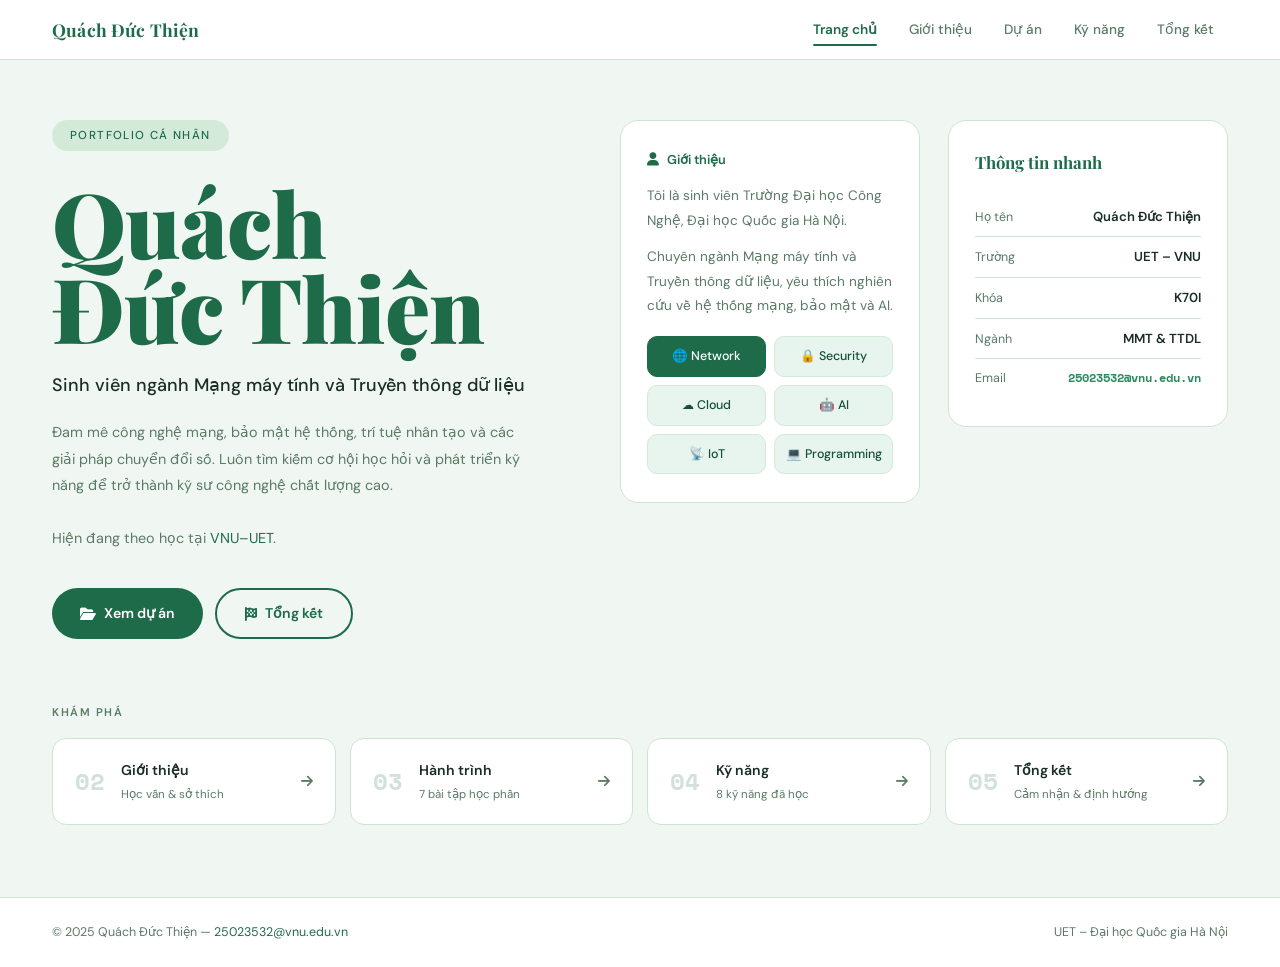
==== commit 39cdf3e1: "Update index.html" ====
--- a/index.html
+++ b/index.html
@@ -5,143 +5,295 @@
   <meta name="viewport" content="width=device-width, initial-scale=1.0" />
   <title>Portfolio | Quách Đức Thiện</title>
   <link rel="preconnect" href="https://fonts.googleapis.com" />
-  <link href="https://fonts.googleapis.com/css2?family=Space+Mono:wght@400;700&family=Syne:wght@400;600;700;800&family=DM+Sans:wght@300;400;500&display=swap" rel="stylesheet" />
-  <link rel="stylesheet" href="style.css" />
+  <link href="https://fonts.googleapis.com/css2?family=Playfair+Display:wght@700;900&family=DM+Sans:wght@300;400;500&family=Space+Mono:wght@400;700&display=swap" rel="stylesheet" />
   <link rel="stylesheet" href="https://cdnjs.cloudflare.com/ajax/libs/font-awesome/6.5.2/css/all.min.css" />
   <style>
-    /* ── HERO BANNER ── */
-    .hero-banner {
-      height: 48vh;
-      background:
-        linear-gradient(180deg, rgba(11,15,26,0) 0%, rgba(11,15,26,.94) 80%, var(--bg) 100%),
-        url('https://images.unsplash.com/photo-1558494949-ef010cbdcc31?w=1600&q=80') center/cover no-repeat;
-      display: flex; align-items: flex-end;
-    }
-    .hero-banner-label {
-      font-family: var(--mono);
-      font-size: .65rem;
-      color: var(--accent);
-      letter-spacing: .25em;
+    /* ── TOKENS ── */
+    :root {
+      --green:      #1e6b4a;
+      --green-dark: #14503a;
+      --green-mid:  #2d8a60;
+      --green-pale: #e8f5ee;
+      --green-bg:   #f0f7f2;
+      --green-chip: #d4ead9;
+      --text:       #1a2e25;
+      --muted:      #5a7a65;
+      --border:     #cde3d4;
+      --white:      #ffffff;
+      --nav-h:      60px;
+      --r:          18px;
+      --font-serif: 'Playfair Display', Georgia, serif;
+      --font-body:  'DM Sans', sans-serif;
+      --font-mono:  'Space Mono', monospace;
+    }
+
+    *, *::before, *::after { box-sizing: border-box; margin: 0; padding: 0; }
+    html { scroll-behavior: smooth; }
+
+    body {
+      font-family: var(--font-body);
+      background: var(--green-bg);
+      color: var(--text);
+      font-size: 15px;
+      line-height: 1.65;
+      overflow-x: hidden;
+      min-height: 100vh;
+    }
+
+    /* ── NAVBAR ── */
+    .navbar {
+      position: fixed; top: 0; left: 0; right: 0;
+      height: var(--nav-h);
+      background: var(--white);
+      border-bottom: 1px solid var(--border);
+      display: flex; align-items: center; justify-content: space-between;
+      padding: 0 52px;
+      z-index: 999;
+    }
+
+    .nav-logo {
+      font-family: var(--font-serif);
+      font-size: 1.1rem;
+      font-weight: 700;
+      color: var(--green);
+      text-decoration: none;
+      letter-spacing: .01em;
+    }
+
+    .nav-links {
+      display: flex; gap: .25rem; list-style: none;
+    }
+
+    .nav-links a {
+      text-decoration: none;
+      font-size: .85rem;
+      font-weight: 500;
+      color: var(--muted);
+      padding: 6px 14px;
+      border-radius: 6px;
+      transition: color .2s, background .2s;
+      position: relative;
+    }
+    .nav-links a::after {
+      content: '';
+      position: absolute; bottom: -2px; left: 14px; right: 14px;
+      height: 2px;
+      background: var(--green);
+      transform: scaleX(0);
+      transition: transform .2s;
+      border-radius: 2px;
+    }
+    .nav-links a:hover { color: var(--green); }
+    .nav-links a.active {
+      color: var(--green);
+      font-weight: 600;
+    }
+    .nav-links a.active::after { transform: scaleX(1); }
+
+    .menu-btn {
+      display: none;
+      background: none; border: none;
+      color: var(--green); font-size: 1.2rem; cursor: pointer;
+    }
+
+    /* ── PAGE WRAP ── */
+    .page-wrap {
+      padding-top: var(--nav-h);
+      min-height: 100vh;
+    }
+
+    /* ── HERO SECTION ── */
+    .hero {
+      padding: 60px 52px 64px;
+      display: grid;
+      grid-template-columns: 1fr 300px 280px;
+      gap: 28px;
+      align-items: start;
+      max-width: 1300px;
+      margin: 0 auto;
+    }
+
+    /* Left column */
+    .hero-left {
+      padding-right: 20px;
+    }
+
+    .hero-badge {
+      display: inline-block;
+      font-size: .72rem;
+      font-weight: 500;
+      letter-spacing: .12em;
       text-transform: uppercase;
-      padding: 0 60px 28px;
-      opacity: .7;
-    }
-
-    /* ── HERO BODY ── */
-    .hero-body {
-      padding: 52px 60px 52px;
-      max-width: 900px;
-    }
-    .hero-greeting {
-      font-family: var(--mono);
-      font-size: .7rem;
-      color: var(--accent);
-      margin-bottom: 20px;
-      letter-spacing: .2em;
-      opacity: 0; animation: fadeUp .6s .1s forwards;
-    }
+      color: var(--green);
+      background: var(--green-chip);
+      border-radius: 50px;
+      padding: 6px 18px;
+      margin-bottom: 28px;
+    }
+
     .hero-name {
-      font-family: var(--display);
-      font-size: clamp(52px, 8vw, 96px);
-      font-weight: 800;
+      font-family: var(--font-serif);
+      font-size: clamp(54px, 7vw, 90px);
+      font-weight: 900;
       line-height: .95;
-      color: var(--text);
+      color: var(--green);
+      letter-spacing: -1px;
       margin-bottom: 22px;
-      letter-spacing: -2px;
-      opacity: 0; animation: fadeUp .7s .2s forwards;
-    }
-    .hero-name span { color: var(--accent); }
+    }
+
     .hero-tagline {
-      font-family: var(--display);
-      font-weight: 600;
-      font-size: clamp(16px, 2.2vw, 22px);
+      font-family: var(--font-body);
+      font-size: clamp(14px, 1.6vw, 18px);
+      font-weight: 500;
       color: var(--text);
       margin-bottom: 18px;
-      opacity: .8;
-      opacity: 0; animation: fadeUp .6s .32s forwards;
-    }
+      opacity: .85;
+    }
+
     .hero-desc {
-      font-family: var(--mono);
-      font-size: .75rem;
-      line-height: 2;
+      font-size: .9rem;
       color: var(--muted);
-      max-width: 520px;
+      line-height: 1.85;
+      max-width: 480px;
       margin-bottom: 36px;
-      opacity: 0; animation: fadeUp .6s .42s forwards;
-    }
-    .hero-desc a { color: var(--accent2); text-decoration: none; }
+    }
+    .hero-desc a { color: var(--green); text-decoration: none; }
     .hero-desc a:hover { text-decoration: underline; }
+
     .hero-btns {
       display: flex; gap: 12px; flex-wrap: wrap;
-      opacity: 0; animation: fadeUp .6s .52s forwards;
-    }
-
-    /* ── INFO GRID ── */
-    .hero-info-grid {
+    }
+
+    .btn {
+      display: inline-flex; align-items: center; gap: 8px;
+      padding: 12px 28px;
+      border-radius: 50px;
+      font-size: .88rem; font-weight: 600;
+      text-decoration: none;
+      transition: all .22s;
+      cursor: pointer; border: none;
+    }
+    .btn-solid {
+      background: var(--green);
+      color: var(--white);
+    }
+    .btn-solid:hover { background: var(--green-dark); transform: translateY(-2px); }
+    .btn-outline {
+      background: transparent;
+      color: var(--green);
+      border: 2px solid var(--green);
+    }
+    .btn-outline:hover { background: var(--green-pale); transform: translateY(-2px); }
+
+    /* Right cards */
+    .card-about, .card-info {
+      background: var(--white);
+      border: 1px solid var(--border);
+      border-radius: var(--r);
+      padding: 28px 26px;
+    }
+
+    .card-title {
+      font-family: var(--font-body);
+      font-size: .8rem;
+      font-weight: 600;
+      color: var(--green);
+      margin-bottom: 14px;
+      display: flex; align-items: center; gap: 8px;
+    }
+    .card-title i { font-size: .85rem; }
+
+    .card-about p {
+      font-size: .85rem;
+      color: var(--muted);
+      line-height: 1.8;
+      margin-bottom: 12px;
+    }
+    .card-about p:last-of-type { margin-bottom: 18px; }
+
+    /* Interest chip grid */
+    .chip-grid {
       display: grid;
-      grid-template-columns: repeat(auto-fit, minmax(155px, 1fr));
-      gap: 1px;
-      background: var(--border);
-      border-top: 1px solid var(--border);
+      grid-template-columns: 1fr 1fr;
+      gap: 8px;
+    }
+    .chip {
+      font-size: .78rem;
+      font-weight: 500;
+      padding: 9px 10px;
+      background: var(--green-pale);
+      color: var(--green-dark);
+      border-radius: 10px;
+      text-align: center;
+      border: 1px solid var(--green-chip);
+      transition: background .2s;
+      cursor: default;
+    }
+    .chip:hover { background: var(--green-chip); }
+    .chip.active-chip {
+      background: var(--green);
+      color: var(--white);
+      border-color: var(--green);
+    }
+
+    /* Info card */
+    .card-info-title {
+      font-family: var(--font-serif);
+      font-size: 1.05rem;
+      font-weight: 700;
+      color: var(--green);
+      margin-bottom: 20px;
+    }
+
+    .info-row {
+      display: flex; justify-content: space-between; align-items: baseline;
+      padding: 9px 0;
       border-bottom: 1px solid var(--border);
-      opacity: 0; animation: fadeUp .6s .62s forwards;
-    }
-    .info-item {
-      background: var(--bg);
-      padding: 22px 28px;
-      transition: background .2s;
-    }
-    .info-item:hover { background: var(--surface); }
-    .info-item .label {
-      font-family: var(--mono);
-      font-size: .58rem;
+      gap: 12px;
+    }
+    .info-row:last-child { border-bottom: none; }
+    .info-label {
+      font-size: .78rem;
       color: var(--muted);
-      letter-spacing: .2em;
+      flex-shrink: 0;
+    }
+    .info-value {
+      font-size: .82rem;
+      font-weight: 600;
+      color: var(--text);
+      text-align: right;
+    }
+    .info-value.email {
+      font-family: var(--font-mono);
+      font-size: .72rem;
+      color: var(--green-mid);
+    }
+
+    /* ── NAV CARDS ── */
+    .nav-cards-wrap {
+      padding: 0 52px 72px;
+      max-width: 1300px;
+      margin: 0 auto;
+    }
+    .section-label {
+      font-size: .7rem;
+      font-weight: 600;
+      letter-spacing: .14em;
       text-transform: uppercase;
-      margin-bottom: 8px;
-    }
-    .info-item .value {
-      font-weight: 700;
-      font-size: .82rem;
-      color: var(--text);
-      word-break: break-all;
-    }
-
-    /* ── INTEREST CHIPS ── */
-    .interest-row {
-      display: flex; gap: 10px; flex-wrap: wrap;
-      padding: 32px 60px 52px;
-      opacity: 0; animation: fadeUp .6s .72s forwards;
-    }
-    .interest-chip {
-      font-family: var(--mono);
-      font-size: .68rem;
-      padding: 7px 16px;
-      border-radius: 50px;
-      background: rgba(14,165,233,.06);
-      color: var(--accent2);
-      border: 1px solid rgba(14,165,233,.18);
-      transition: all .2s;
-      cursor: default;
-    }
-    .interest-chip:hover {
-      background: rgba(14,165,233,.14);
-      border-color: rgba(14,165,233,.45);
-    }
-
-    /* ── NAV CARDS ── */
+      color: var(--muted);
+      margin-bottom: 16px;
+    }
     .nav-cards {
       display: grid;
       grid-template-columns: repeat(auto-fit, minmax(220px, 1fr));
-      gap: 16px;
-      padding: 0 60px 72px;
+      gap: 14px;
     }
     .nav-card {
       display: flex; align-items: center; gap: 16px;
       padding: 20px 22px;
-      background: var(--surface);
+      background: var(--white);
       border: 1px solid var(--border);
-      border-radius: var(--r);
+      border-radius: 14px;
       text-decoration: none;
       transition: all .25s;
       position: relative; overflow: hidden;
@@ -149,130 +301,222 @@
     .nav-card::after {
       content: '';
       position: absolute; bottom: 0; left: 0; right: 0;
-      height: 2px;
-      background: linear-gradient(90deg, var(--accent), var(--accent2));
+      height: 3px;
+      background: var(--green);
       transform: scaleX(0); transform-origin: left;
       transition: transform .3s;
     }
     .nav-card:hover {
-      border-color: rgba(0,229,160,.25);
+      border-color: var(--green);
       transform: translateY(-4px);
-      box-shadow: 0 14px 40px rgba(0,0,0,.35);
+      box-shadow: 0 12px 32px rgba(30,107,74,.12);
     }
     .nav-card:hover::after { transform: scaleX(1); }
     .nav-card-num {
-      font-family: var(--mono);
-      font-size: 1.6rem; font-weight: 700;
-      color: var(--accent); opacity: .25; flex-shrink: 0;
-    }
-    .nav-card-label { font-size: .85rem; font-weight: 600; color: var(--text); margin-bottom: 3px; }
-    .nav-card-sub { font-family: var(--mono); font-size: .65rem; color: var(--muted); }
+      font-family: var(--font-mono);
+      font-size: 1.5rem; font-weight: 700;
+      color: var(--green); opacity: .2; flex-shrink: 0;
+    }
+    .nav-card-label { font-size: .88rem; font-weight: 600; color: var(--text); margin-bottom: 3px; }
+    .nav-card-sub { font-size: .72rem; color: var(--muted); }
     .nav-card-arrow {
       margin-left: auto; color: var(--muted); font-size: .85rem;
       transition: color .2s, transform .2s;
     }
-    .nav-card:hover .nav-card-arrow { color: var(--accent); transform: translateX(4px); }
-
+    .nav-card:hover .nav-card-arrow { color: var(--green); transform: translateX(4px); }
+
+    /* ── FOOTER ── */
+    .site-footer {
+      border-top: 1px solid var(--border);
+      padding: 1.5rem 52px;
+      display: flex; justify-content: space-between; align-items: center;
+      flex-wrap: wrap; gap: .5rem;
+      background: var(--white);
+    }
+    .site-footer p {
+      font-size: .78rem;
+      color: var(--muted);
+    }
+    .site-footer a { color: var(--green); text-decoration: none; }
+    .site-footer a:hover { text-decoration: underline; }
+
+    /* ── REVEAL ── */
+    .reveal { opacity: 0; transform: translateY(18px); transition: opacity .5s ease, transform .5s ease; }
+    .reveal.in { opacity: 1; transform: translateY(0); }
+    .reveal.d1 { transition-delay: .08s; }
+    .reveal.d2 { transition-delay: .16s; }
+    .reveal.d3 { transition-delay: .24s; }
+    .reveal.d4 { transition-delay: .32s; }
+
+    /* ── ANIMATE IN ── */
     @keyframes fadeUp {
-      from { opacity: 0; transform: translateY(18px); }
+      from { opacity: 0; transform: translateY(20px); }
       to   { opacity: 1; transform: translateY(0); }
     }
+    .hero-badge  { animation: fadeUp .5s .05s both; }
+    .hero-name   { animation: fadeUp .6s .12s both; }
+    .hero-tagline{ animation: fadeUp .5s .22s both; }
+    .hero-desc   { animation: fadeUp .5s .30s both; }
+    .hero-btns   { animation: fadeUp .5s .38s both; }
+    .card-about  { animation: fadeUp .5s .20s both; }
+    .card-info   { animation: fadeUp .5s .28s both; }
+
+    /* ── RESPONSIVE ── */
+    @media (max-width: 1024px) {
+      .hero {
+        grid-template-columns: 1fr 1fr;
+        grid-template-rows: auto auto;
+      }
+      .hero-left { grid-column: 1 / -1; padding-right: 0; }
+    }
 
     @media (max-width: 768px) {
-      .hero-banner { height: 30vh; }
-      .hero-banner-label { padding: 0 20px 20px; }
-      .hero-body { padding: 36px 20px 36px; }
-      .interest-row { padding: 24px 20px 36px; }
-      .nav-cards { padding: 0 20px 60px; }
+      .navbar { padding: 0 20px; }
+      .nav-links {
+        display: none;
+        position: absolute; top: var(--nav-h); left: 0; right: 0;
+        flex-direction: column; gap: 0;
+        background: var(--white);
+        border-bottom: 1px solid var(--border);
+        box-shadow: 0 8px 24px rgba(0,0,0,.06);
+      }
+      .nav-links.open { display: flex; }
+      .nav-links a { padding: .9rem 20px; border-bottom: 1px solid var(--border); border-radius: 0; }
+      .nav-links a.active::after { display: none; }
+      .nav-links a.active { border-left: 3px solid var(--green); }
+      .menu-btn { display: block; }
+      .hero { grid-template-columns: 1fr; padding: 36px 20px 40px; gap: 24px; }
+      .nav-cards-wrap { padding: 0 20px 56px; }
+      .site-footer { padding: 1.25rem 20px; flex-direction: column; text-align: center; }
     }
   </style>
 </head>
 <body>
 
 <nav class="navbar">
-  <a class="nav-logo" href="index.html">&lt; QDT /&gt;</a>
+  <a class="nav-logo" href="index.html">Quách Đức Thiện</a>
   <ul class="nav-links" id="navLinks">
-    <li><a href="index.html"    class="active"><span class="num">01.</span>Trang chủ</a></li>
-    <li><a href="about.html"               ><span class="num">02.</span>Giới thiệu</a></li>
-    <li><a href="projects.html"            ><span class="num">03.</span>Hành trình</a></li>
-    <li><a href="skills.html"              ><span class="num">04.</span>Kỹ năng</a></li>
-    <li><a href="summary.html"             ><span class="num">05.</span>Tổng kết</a></li>
+    <li><a href="index.html"    class="active">Trang chủ</a></li>
+    <li><a href="about.html"               >Giới thiệu</a></li>
+    <li><a href="projects.html"            >Dự án</a></li>
+    <li><a href="skills.html"              >Kỹ năng</a></li>
+    <li><a href="summary.html"             >Tổng kết</a></li>
   </ul>
   <button class="menu-btn" id="menuBtn"><i class="fa-solid fa-bars"></i></button>
 </nav>
 
 <div class="page-wrap">
 
-  <div class="hero-banner">
-    <span class="hero-banner-label">// PORTFOLIO CÁ NHÂN — 2025</span>
-  </div>
-
-  <div class="hero-body">
-    <p class="hero-greeting">// Xin chào, tôi là</p>
-    <h1 class="hero-name">Quách Đức<br><span>Thiện.</span></h1>
-    <p class="hero-tagline">Đam mê dẫn lối. Bền bỉ thực thi.</p>
-    <p class="hero-desc">
-      Sinh viên ngành Mạng máy tính và Truyền thông dữ liệu
-      (Computer Networking &amp; Data Communication).<br>
-      Hiện đang theo học tại <a href="https://uet.vnu.edu.vn" target="_blank">VNU–UET</a>.
-      Một người có chiều sâu nội tâm, yêu thích sự tối giản
-      và luôn tò mò về thế giới xung quanh.
-    </p>
-    <div class="hero-btns">
-      <a class="btn btn-accent" href="projects.html">
-        <i class="fa-solid fa-folder-open"></i> Xem hành trình
+  <!-- HERO -->
+  <section class="hero">
+
+    <!-- Left -->
+    <div class="hero-left">
+      <span class="hero-badge">Portfolio cá nhân</span>
+      <h1 class="hero-name">Quách<br>Đức Thiện</h1>
+      <p class="hero-tagline">Sinh viên ngành Mạng máy tính và Truyền thông dữ liệu</p>
+      <p class="hero-desc">
+        Đam mê công nghệ mạng, bảo mật hệ thống, trí tuệ nhân tạo và các giải pháp
+        chuyển đổi số. Luôn tìm kiếm cơ hội học hỏi và phát triển kỹ năng để trở thành
+        kỹ sư công nghệ chất lượng cao.<br><br>
+        Hiện đang theo học tại <a href="https://uet.vnu.edu.vn" target="_blank">VNU–UET</a>.
+      </p>
+      <div class="hero-btns">
+        <a class="btn btn-solid" href="projects.html">
+          <i class="fa-solid fa-folder-open"></i> Xem dự án
+        </a>
+        <a class="btn btn-outline" href="summary.html">
+          <i class="fa-solid fa-flag-checkered"></i> Tổng kết
+        </a>
+      </div>
+    </div>
+
+    <!-- Middle: About card -->
+    <div class="card-about">
+      <div class="card-title"><i class="fa-solid fa-user"></i> Giới thiệu</div>
+      <p>Tôi là sinh viên Trường Đại học Công Nghệ, Đại học Quốc gia Hà Nội.</p>
+      <p>Chuyên ngành Mạng máy tính và Truyền thông dữ liệu, yêu thích nghiên cứu về hệ thống mạng, bảo mật và AI.</p>
+      <div class="chip-grid">
+        <span class="chip active-chip">🌐 Network</span>
+        <span class="chip">🔒 Security</span>
+        <span class="chip">☁ Cloud</span>
+        <span class="chip">🤖 AI</span>
+        <span class="chip">📡 IoT</span>
+        <span class="chip">💻 Programming</span>
+      </div>
+    </div>
+
+    <!-- Right: Quick info card -->
+    <div class="card-info">
+      <div class="card-info-title">Thông tin nhanh</div>
+      <div class="info-row">
+        <span class="info-label">Họ tên</span>
+        <span class="info-value">Quách Đức Thiện</span>
+      </div>
+      <div class="info-row">
+        <span class="info-label">Trường</span>
+        <span class="info-value">UET – VNU</span>
+      </div>
+      <div class="info-row">
+        <span class="info-label">Khóa</span>
+        <span class="info-value">K70I</span>
+      </div>
+      <div class="info-row">
+        <span class="info-label">Ngành</span>
+        <span class="info-value">MMT &amp; TTDL</span>
+      </div>
+      <div class="info-row">
+        <span class="info-label">Email</span>
+        <span class="info-value email">25023532@vnu.edu.vn</span>
+      </div>
+    </div>
+
+  </section>
+
+  <!-- NAV CARDS -->
+  <div class="nav-cards-wrap">
+    <p class="section-label">Khám phá</p>
+    <div class="nav-cards">
+      <a class="nav-card reveal d1" href="about.html">
+        <div class="nav-card-num">02</div>
+        <div>
+          <div class="nav-card-label">Giới thiệu</div>
+          <div class="nav-card-sub">Học vấn &amp; sở thích</div>
+        </div>
+        <i class="fa-solid fa-arrow-right nav-card-arrow"></i>
       </a>
-      <a class="btn btn-outline" href="summary.html">
-        <i class="fa-solid fa-flag-checkered"></i> Tổng kết
+      <a class="nav-card reveal d2" href="projects.html">
+        <div class="nav-card-num">03</div>
+        <div>
+          <div class="nav-card-label">Hành trình</div>
+          <div class="nav-card-sub">7 bài tập học phần</div>
+        </div>
+        <i class="fa-solid fa-arrow-right nav-card-arrow"></i>
+      </a>
+      <a class="nav-card reveal d3" href="skills.html">
+        <div class="nav-card-num">04</div>
+        <div>
+          <div class="nav-card-label">Kỹ năng</div>
+          <div class="nav-card-sub">8 kỹ năng đã học</div>
+        </div>
+        <i class="fa-solid fa-arrow-right nav-card-arrow"></i>
+      </a>
+      <a class="nav-card reveal d4" href="summary.html">
+        <div class="nav-card-num">05</div>
+        <div>
+          <div class="nav-card-label">Tổng kết</div>
+          <div class="nav-card-sub">Cảm nhận &amp; định hướng</div>
+        </div>
+        <i class="fa-solid fa-arrow-right nav-card-arrow"></i>
       </a>
     </div>
-  </div>
-
-  <div class="hero-info-grid">
-    <div class="info-item"><div class="label">Họ &amp; Tên</div><div class="value">Quách Đức Thiện</div></div>
-    <div class="info-item"><div class="label">Trường</div><div class="value">UET – VNU</div></div>
-    <div class="info-item"><div class="label">Khóa</div><div class="value">K70I</div></div>
-    <div class="info-item"><div class="label">Ngành</div><div class="value">MMT &amp; TTDL</div></div>
-    <div class="info-item"><div class="label">Email</div><div class="value">25023532@vnu.edu.vn</div></div>
-    <div class="info-item"><div class="label">MSSV</div><div class="value">25023532</div></div>
-  </div>
-
-  <div class="interest-row">
-    <span class="interest-chip">🌐 Network</span>
-    <span class="interest-chip">🔒 Security</span>
-    <span class="interest-chip">☁ Cloud</span>
-    <span class="interest-chip">🤖 AI / ML</span>
-    <span class="interest-chip">📡 IoT</span>
-    <span class="interest-chip">💻 Programming</span>
-  </div>
-
-  <div class="nav-cards">
-    <a class="nav-card reveal d1" href="about.html">
-      <div class="nav-card-num">02</div>
-      <div><div class="nav-card-label">Giới thiệu</div><div class="nav-card-sub">Học vấn &amp; sở thích</div></div>
-      <i class="fa-solid fa-arrow-right nav-card-arrow"></i>
-    </a>
-    <a class="nav-card reveal d2" href="projects.html">
-      <div class="nav-card-num">03</div>
-      <div><div class="nav-card-label">Hành trình</div><div class="nav-card-sub">7 bài tập học phần</div></div>
-      <i class="fa-solid fa-arrow-right nav-card-arrow"></i>
-    </a>
-    <a class="nav-card reveal d3" href="skills.html">
-      <div class="nav-card-num">04</div>
-      <div><div class="nav-card-label">Kỹ năng</div><div class="nav-card-sub">8 kỹ năng đã học</div></div>
-      <i class="fa-solid fa-arrow-right nav-card-arrow"></i>
-    </a>
-    <a class="nav-card reveal d4" href="summary.html">
-      <div class="nav-card-num">05</div>
-      <div><div class="nav-card-label">Tổng kết</div><div class="nav-card-sub">Cảm nhận &amp; định hướng</div></div>
-      <i class="fa-solid fa-arrow-right nav-card-arrow"></i>
-    </a>
   </div>
 
   <footer class="site-footer">
     <p>© 2025 Quách Đức Thiện — <a href="mailto:25023532@vnu.edu.vn">25023532@vnu.edu.vn</a></p>
     <p>UET – Đại học Quốc gia Hà Nội</p>
   </footer>
+
 </div>
 
 <script>
@@ -285,5 +529,6 @@
   );
   document.querySelectorAll('.reveal').forEach(el => obs.observe(el));
 </script>
+
 </body>
 </html>
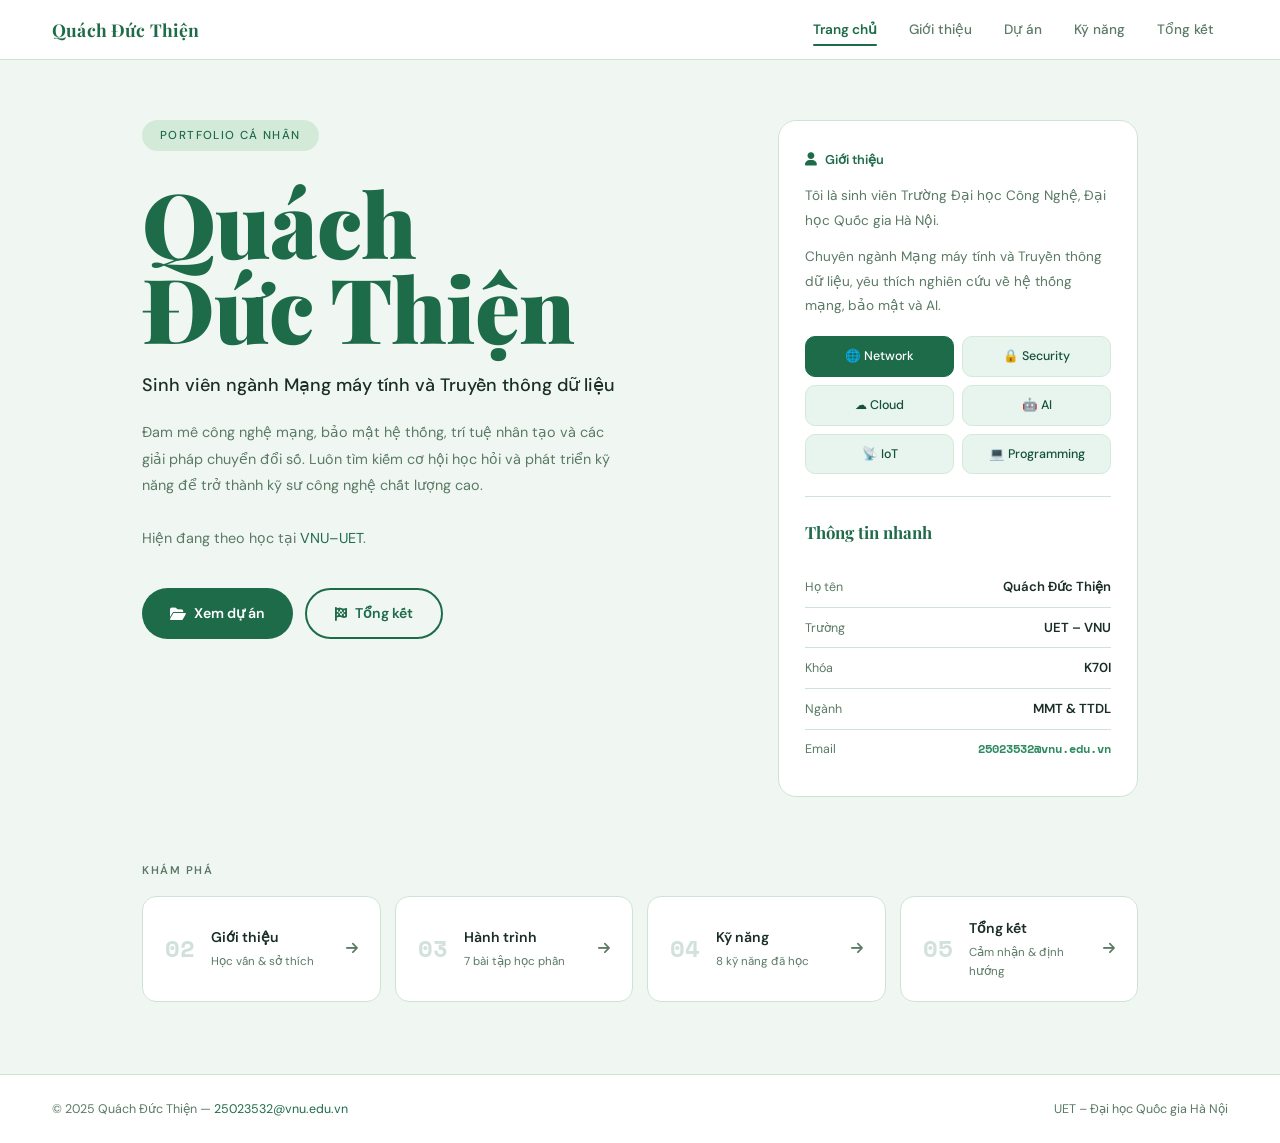
==== commit 133ba4f4: "Update index.html" ====
--- a/index.html
+++ b/index.html
@@ -106,10 +106,10 @@
     .hero {
       padding: 60px 52px 64px;
       display: grid;
-      grid-template-columns: 1fr 300px 280px;
-      gap: 28px;
+      grid-template-columns: 1fr 360px;
+      gap: 32px;
       align-items: start;
-      max-width: 1300px;
+      max-width: 1100px;
       margin: 0 auto;
     }
 
@@ -243,6 +243,9 @@
       font-weight: 700;
       color: var(--green);
       margin-bottom: 20px;
+      padding-top: 22px;
+      border-top: 1px solid var(--border);
+      margin-top: 22px;
     }
 
     .info-row {
@@ -272,7 +275,7 @@
     /* ── NAV CARDS ── */
     .nav-cards-wrap {
       padding: 0 52px 72px;
-      max-width: 1300px;
+      max-width: 1100px;
       margin: 0 auto;
     }
     .section-label {
@@ -359,15 +362,11 @@
     .hero-desc   { animation: fadeUp .5s .30s both; }
     .hero-btns   { animation: fadeUp .5s .38s both; }
     .card-about  { animation: fadeUp .5s .20s both; }
-    .card-info   { animation: fadeUp .5s .28s both; }
 
     /* ── RESPONSIVE ── */
     @media (max-width: 1024px) {
-      .hero {
-        grid-template-columns: 1fr 1fr;
-        grid-template-rows: auto auto;
-      }
-      .hero-left { grid-column: 1 / -1; padding-right: 0; }
+      .hero { grid-template-columns: 1fr; }
+      .hero-left { padding-right: 0; }
     }
 
     @media (max-width: 768px) {
@@ -431,7 +430,7 @@
       </div>
     </div>
 
-    <!-- Middle: About card -->
+    <!-- Right: merged About + Info card -->
     <div class="card-about">
       <div class="card-title"><i class="fa-solid fa-user"></i> Giới thiệu</div>
       <p>Tôi là sinh viên Trường Đại học Công Nghệ, Đại học Quốc gia Hà Nội.</p>
@@ -444,10 +443,7 @@
         <span class="chip">📡 IoT</span>
         <span class="chip">💻 Programming</span>
       </div>
-    </div>
-
-    <!-- Right: Quick info card -->
-    <div class="card-info">
+
       <div class="card-info-title">Thông tin nhanh</div>
       <div class="info-row">
         <span class="info-label">Họ tên</span>
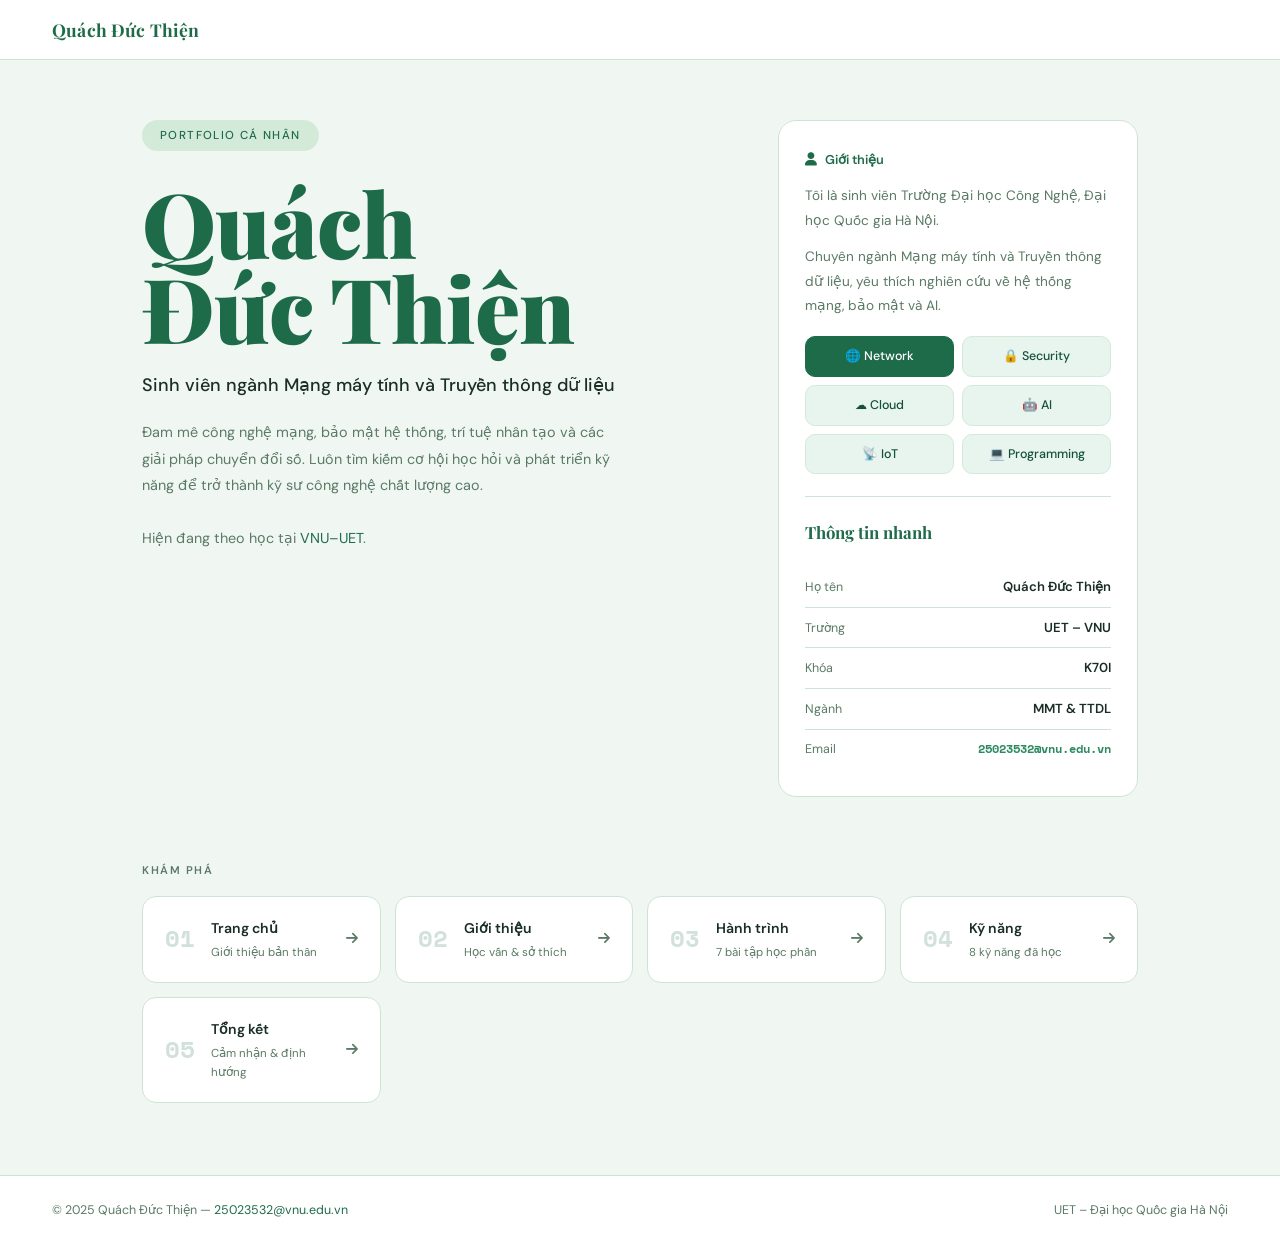
==== commit 91f3eb82: "Update index.html" ====
--- a/index.html
+++ b/index.html
@@ -349,7 +349,11 @@
     .reveal.d1 { transition-delay: .08s; }
     .reveal.d2 { transition-delay: .16s; }
     .reveal.d3 { transition-delay: .24s; }
-    .reveal.d4 { transition-delay: .32s; }
+    .reveal.d5 { transition-delay: .40s; }
+
+    /* Nav links hidden — navigation via nav-cards only */
+    .nav-links { display: none !important; }
+    .menu-btn  { display: none !important; }
 
     /* ── ANIMATE IN ── */
     @keyframes fadeUp {
@@ -395,11 +399,11 @@
 <nav class="navbar">
   <a class="nav-logo" href="index.html">Quách Đức Thiện</a>
   <ul class="nav-links" id="navLinks">
-    <li><a href="index.html"    class="active">Trang chủ</a></li>
-    <li><a href="about.html"               >Giới thiệu</a></li>
-    <li><a href="projects.html"            >Dự án</a></li>
-    <li><a href="skills.html"              >Kỹ năng</a></li>
-    <li><a href="summary.html"             >Tổng kết</a></li>
+    <li><a href="index.html">Trang chủ</a></li>
+    <li><a href="about.html">Giới thiệu</a></li>
+    <li><a href="projects.html">Dự án</a></li>
+    <li><a href="skills.html">Kỹ năng</a></li>
+    <li><a href="summary.html">Tổng kết</a></li>
   </ul>
   <button class="menu-btn" id="menuBtn"><i class="fa-solid fa-bars"></i></button>
 </nav>
@@ -420,14 +424,7 @@
         kỹ sư công nghệ chất lượng cao.<br><br>
         Hiện đang theo học tại <a href="https://uet.vnu.edu.vn" target="_blank">VNU–UET</a>.
       </p>
-      <div class="hero-btns">
-        <a class="btn btn-solid" href="projects.html">
-          <i class="fa-solid fa-folder-open"></i> Xem dự án
-        </a>
-        <a class="btn btn-outline" href="summary.html">
-          <i class="fa-solid fa-flag-checkered"></i> Tổng kết
-        </a>
-      </div>
+
     </div>
 
     <!-- Right: merged About + Info card -->
@@ -473,7 +470,15 @@
   <div class="nav-cards-wrap">
     <p class="section-label">Khám phá</p>
     <div class="nav-cards">
-      <a class="nav-card reveal d1" href="about.html">
+      <a class="nav-card reveal d1" href="index.html">
+        <div class="nav-card-num">01</div>
+        <div>
+          <div class="nav-card-label">Trang chủ</div>
+          <div class="nav-card-sub">Giới thiệu bản thân</div>
+        </div>
+        <i class="fa-solid fa-arrow-right nav-card-arrow"></i>
+      </a>
+      <a class="nav-card reveal d2" href="about.html">
         <div class="nav-card-num">02</div>
         <div>
           <div class="nav-card-label">Giới thiệu</div>
@@ -481,7 +486,7 @@
         </div>
         <i class="fa-solid fa-arrow-right nav-card-arrow"></i>
       </a>
-      <a class="nav-card reveal d2" href="projects.html">
+      <a class="nav-card reveal d3" href="projects.html">
         <div class="nav-card-num">03</div>
         <div>
           <div class="nav-card-label">Hành trình</div>
@@ -489,7 +494,7 @@
         </div>
         <i class="fa-solid fa-arrow-right nav-card-arrow"></i>
       </a>
-      <a class="nav-card reveal d3" href="skills.html">
+      <a class="nav-card reveal d4" href="skills.html">
         <div class="nav-card-num">04</div>
         <div>
           <div class="nav-card-label">Kỹ năng</div>
@@ -497,7 +502,7 @@
         </div>
         <i class="fa-solid fa-arrow-right nav-card-arrow"></i>
       </a>
-      <a class="nav-card reveal d4" href="summary.html">
+      <a class="nav-card reveal d5" href="summary.html">
         <div class="nav-card-num">05</div>
         <div>
           <div class="nav-card-label">Tổng kết</div>
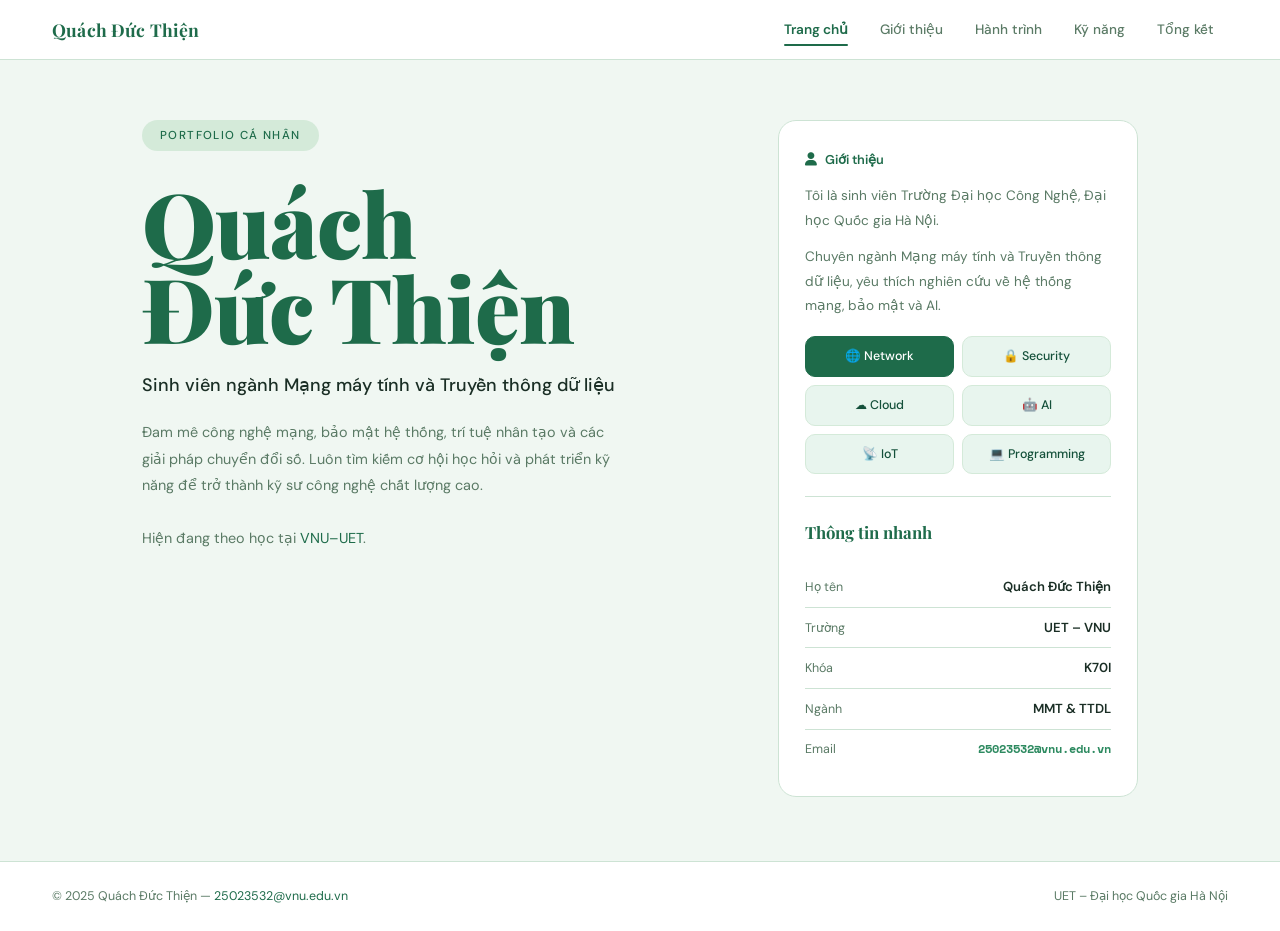
==== commit d52799db: "Update index.html" ====
--- a/index.html
+++ b/index.html
@@ -8,7 +8,6 @@
   <link href="https://fonts.googleapis.com/css2?family=Playfair+Display:wght@700;900&family=DM+Sans:wght@300;400;500&family=Space+Mono:wght@400;700&display=swap" rel="stylesheet" />
   <link rel="stylesheet" href="https://cdnjs.cloudflare.com/ajax/libs/font-awesome/6.5.2/css/all.min.css" />
   <style>
-    /* ── TOKENS ── */
     :root {
       --green:      #1e6b4a;
       --green-dark: #14503a;
@@ -113,10 +112,7 @@
       margin: 0 auto;
     }
 
-    /* Left column */
-    .hero-left {
-      padding-right: 20px;
-    }
+    .hero-left { padding-right: 20px; }
 
     .hero-badge {
       display: inline-block;
@@ -160,9 +156,7 @@
     .hero-desc a { color: var(--green); text-decoration: none; }
     .hero-desc a:hover { text-decoration: underline; }
 
-    .hero-btns {
-      display: flex; gap: 12px; flex-wrap: wrap;
-    }
+    .hero-btns { display: flex; gap: 12px; flex-wrap: wrap; }
 
     .btn {
       display: inline-flex; align-items: center; gap: 8px;
@@ -173,20 +167,12 @@
       transition: all .22s;
       cursor: pointer; border: none;
     }
-    .btn-solid {
-      background: var(--green);
-      color: var(--white);
-    }
+    .btn-solid { background: var(--green); color: var(--white); }
     .btn-solid:hover { background: var(--green-dark); transform: translateY(-2px); }
-    .btn-outline {
-      background: transparent;
-      color: var(--green);
-      border: 2px solid var(--green);
-    }
+    .btn-outline { background: transparent; color: var(--green); border: 2px solid var(--green); }
     .btn-outline:hover { background: var(--green-pale); transform: translateY(-2px); }
 
-    /* Right cards */
-    .card-about, .card-info {
+    .card-about {
       background: var(--white);
       border: 1px solid var(--border);
       border-radius: var(--r);
@@ -211,7 +197,6 @@
     }
     .card-about p:last-of-type { margin-bottom: 18px; }
 
-    /* Interest chip grid */
     .chip-grid {
       display: grid;
       grid-template-columns: 1fr 1fr;
@@ -230,13 +215,8 @@
       cursor: default;
     }
     .chip:hover { background: var(--green-chip); }
-    .chip.active-chip {
-      background: var(--green);
-      color: var(--white);
-      border-color: var(--green);
-    }
-
-    /* Info card */
+    .chip.active-chip { background: var(--green); color: var(--white); border-color: var(--green); }
+
     .card-info-title {
       font-family: var(--font-serif);
       font-size: 1.05rem;
@@ -255,78 +235,9 @@
       gap: 12px;
     }
     .info-row:last-child { border-bottom: none; }
-    .info-label {
-      font-size: .78rem;
-      color: var(--muted);
-      flex-shrink: 0;
-    }
-    .info-value {
-      font-size: .82rem;
-      font-weight: 600;
-      color: var(--text);
-      text-align: right;
-    }
-    .info-value.email {
-      font-family: var(--font-mono);
-      font-size: .72rem;
-      color: var(--green-mid);
-    }
-
-    /* ── NAV CARDS ── */
-    .nav-cards-wrap {
-      padding: 0 52px 72px;
-      max-width: 1100px;
-      margin: 0 auto;
-    }
-    .section-label {
-      font-size: .7rem;
-      font-weight: 600;
-      letter-spacing: .14em;
-      text-transform: uppercase;
-      color: var(--muted);
-      margin-bottom: 16px;
-    }
-    .nav-cards {
-      display: grid;
-      grid-template-columns: repeat(auto-fit, minmax(220px, 1fr));
-      gap: 14px;
-    }
-    .nav-card {
-      display: flex; align-items: center; gap: 16px;
-      padding: 20px 22px;
-      background: var(--white);
-      border: 1px solid var(--border);
-      border-radius: 14px;
-      text-decoration: none;
-      transition: all .25s;
-      position: relative; overflow: hidden;
-    }
-    .nav-card::after {
-      content: '';
-      position: absolute; bottom: 0; left: 0; right: 0;
-      height: 3px;
-      background: var(--green);
-      transform: scaleX(0); transform-origin: left;
-      transition: transform .3s;
-    }
-    .nav-card:hover {
-      border-color: var(--green);
-      transform: translateY(-4px);
-      box-shadow: 0 12px 32px rgba(30,107,74,.12);
-    }
-    .nav-card:hover::after { transform: scaleX(1); }
-    .nav-card-num {
-      font-family: var(--font-mono);
-      font-size: 1.5rem; font-weight: 700;
-      color: var(--green); opacity: .2; flex-shrink: 0;
-    }
-    .nav-card-label { font-size: .88rem; font-weight: 600; color: var(--text); margin-bottom: 3px; }
-    .nav-card-sub { font-size: .72rem; color: var(--muted); }
-    .nav-card-arrow {
-      margin-left: auto; color: var(--muted); font-size: .85rem;
-      transition: color .2s, transform .2s;
-    }
-    .nav-card:hover .nav-card-arrow { color: var(--green); transform: translateX(4px); }
+    .info-label { font-size: .78rem; color: var(--muted); flex-shrink: 0; }
+    .info-value { font-size: .82rem; font-weight: 600; color: var(--text); text-align: right; }
+    .info-value.email { font-family: var(--font-mono); font-size: .72rem; color: var(--green-mid); }
 
     /* ── FOOTER ── */
     .site-footer {
@@ -336,24 +247,9 @@
       flex-wrap: wrap; gap: .5rem;
       background: var(--white);
     }
-    .site-footer p {
-      font-size: .78rem;
-      color: var(--muted);
-    }
+    .site-footer p { font-size: .78rem; color: var(--muted); }
     .site-footer a { color: var(--green); text-decoration: none; }
     .site-footer a:hover { text-decoration: underline; }
-
-    /* ── REVEAL ── */
-    .reveal { opacity: 0; transform: translateY(18px); transition: opacity .5s ease, transform .5s ease; }
-    .reveal.in { opacity: 1; transform: translateY(0); }
-    .reveal.d1 { transition-delay: .08s; }
-    .reveal.d2 { transition-delay: .16s; }
-    .reveal.d3 { transition-delay: .24s; }
-    .reveal.d5 { transition-delay: .40s; }
-
-    /* Nav links hidden — navigation via nav-cards only */
-    .nav-links { display: none !important; }
-    .menu-btn  { display: none !important; }
 
     /* ── ANIMATE IN ── */
     @keyframes fadeUp {
@@ -389,7 +285,6 @@
       .nav-links a.active { border-left: 3px solid var(--green); }
       .menu-btn { display: block; }
       .hero { grid-template-columns: 1fr; padding: 36px 20px 40px; gap: 24px; }
-      .nav-cards-wrap { padding: 0 20px 56px; }
       .site-footer { padding: 1.25rem 20px; flex-direction: column; text-align: center; }
     }
   </style>
@@ -399,9 +294,9 @@
 <nav class="navbar">
   <a class="nav-logo" href="index.html">Quách Đức Thiện</a>
   <ul class="nav-links" id="navLinks">
-    <li><a href="index.html">Trang chủ</a></li>
+    <li><a href="index.html" class="active">Trang chủ</a></li>
     <li><a href="about.html">Giới thiệu</a></li>
-    <li><a href="projects.html">Dự án</a></li>
+    <li><a href="projects.html">Hành trình</a></li>
     <li><a href="skills.html">Kỹ năng</a></li>
     <li><a href="summary.html">Tổng kết</a></li>
   </ul>
@@ -410,10 +305,7 @@
 
 <div class="page-wrap">
 
-  <!-- HERO -->
   <section class="hero">
-
-    <!-- Left -->
     <div class="hero-left">
       <span class="hero-badge">Portfolio cá nhân</span>
       <h1 class="hero-name">Quách<br>Đức Thiện</h1>
@@ -424,10 +316,8 @@
         kỹ sư công nghệ chất lượng cao.<br><br>
         Hiện đang theo học tại <a href="https://uet.vnu.edu.vn" target="_blank">VNU–UET</a>.
       </p>
-
     </div>
 
-    <!-- Right: merged About + Info card -->
     <div class="card-about">
       <div class="card-title"><i class="fa-solid fa-user"></i> Giới thiệu</div>
       <p>Tôi là sinh viên Trường Đại học Công Nghệ, Đại học Quốc gia Hà Nội.</p>
@@ -463,55 +353,7 @@
         <span class="info-value email">25023532@vnu.edu.vn</span>
       </div>
     </div>
-
   </section>
-
-  <!-- NAV CARDS -->
-  <div class="nav-cards-wrap">
-    <p class="section-label">Khám phá</p>
-    <div class="nav-cards">
-      <a class="nav-card reveal d1" href="index.html">
-        <div class="nav-card-num">01</div>
-        <div>
-          <div class="nav-card-label">Trang chủ</div>
-          <div class="nav-card-sub">Giới thiệu bản thân</div>
-        </div>
-        <i class="fa-solid fa-arrow-right nav-card-arrow"></i>
-      </a>
-      <a class="nav-card reveal d2" href="about.html">
-        <div class="nav-card-num">02</div>
-        <div>
-          <div class="nav-card-label">Giới thiệu</div>
-          <div class="nav-card-sub">Học vấn &amp; sở thích</div>
-        </div>
-        <i class="fa-solid fa-arrow-right nav-card-arrow"></i>
-      </a>
-      <a class="nav-card reveal d3" href="projects.html">
-        <div class="nav-card-num">03</div>
-        <div>
-          <div class="nav-card-label">Hành trình</div>
-          <div class="nav-card-sub">7 bài tập học phần</div>
-        </div>
-        <i class="fa-solid fa-arrow-right nav-card-arrow"></i>
-      </a>
-      <a class="nav-card reveal d4" href="skills.html">
-        <div class="nav-card-num">04</div>
-        <div>
-          <div class="nav-card-label">Kỹ năng</div>
-          <div class="nav-card-sub">8 kỹ năng đã học</div>
-        </div>
-        <i class="fa-solid fa-arrow-right nav-card-arrow"></i>
-      </a>
-      <a class="nav-card reveal d5" href="summary.html">
-        <div class="nav-card-num">05</div>
-        <div>
-          <div class="nav-card-label">Tổng kết</div>
-          <div class="nav-card-sub">Cảm nhận &amp; định hướng</div>
-        </div>
-        <i class="fa-solid fa-arrow-right nav-card-arrow"></i>
-      </a>
-    </div>
-  </div>
 
   <footer class="site-footer">
     <p>© 2025 Quách Đức Thiện — <a href="mailto:25023532@vnu.edu.vn">25023532@vnu.edu.vn</a></p>
@@ -524,12 +366,6 @@
   document.getElementById('menuBtn').addEventListener('click', () => {
     document.getElementById('navLinks').classList.toggle('open');
   });
-  const obs = new IntersectionObserver(
-    e => e.forEach(x => { if (x.isIntersecting) x.target.classList.add('in'); }),
-    { threshold: 0.1 }
-  );
-  document.querySelectorAll('.reveal').forEach(el => obs.observe(el));
 </script>
-
 </body>
 </html>
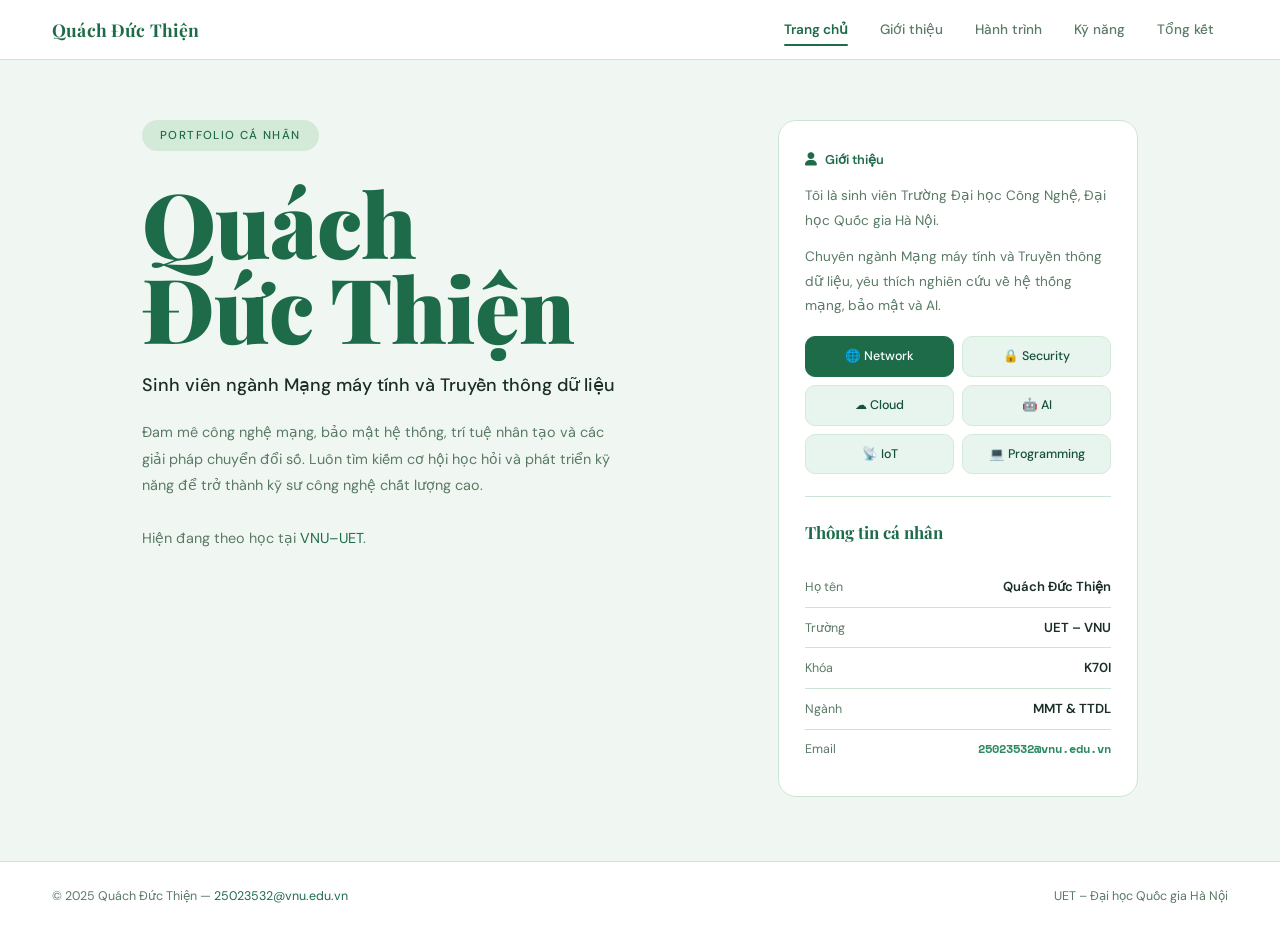
==== commit bf04aded: "Update index.html" ====
--- a/index.html
+++ b/index.html
@@ -331,7 +331,7 @@
         <span class="chip">💻 Programming</span>
       </div>
 
-      <div class="card-info-title">Thông tin nhanh</div>
+      <div class="card-info-title">Thông tin cá nhân</div>
       <div class="info-row">
         <span class="info-label">Họ tên</span>
         <span class="info-value">Quách Đức Thiện</span>
